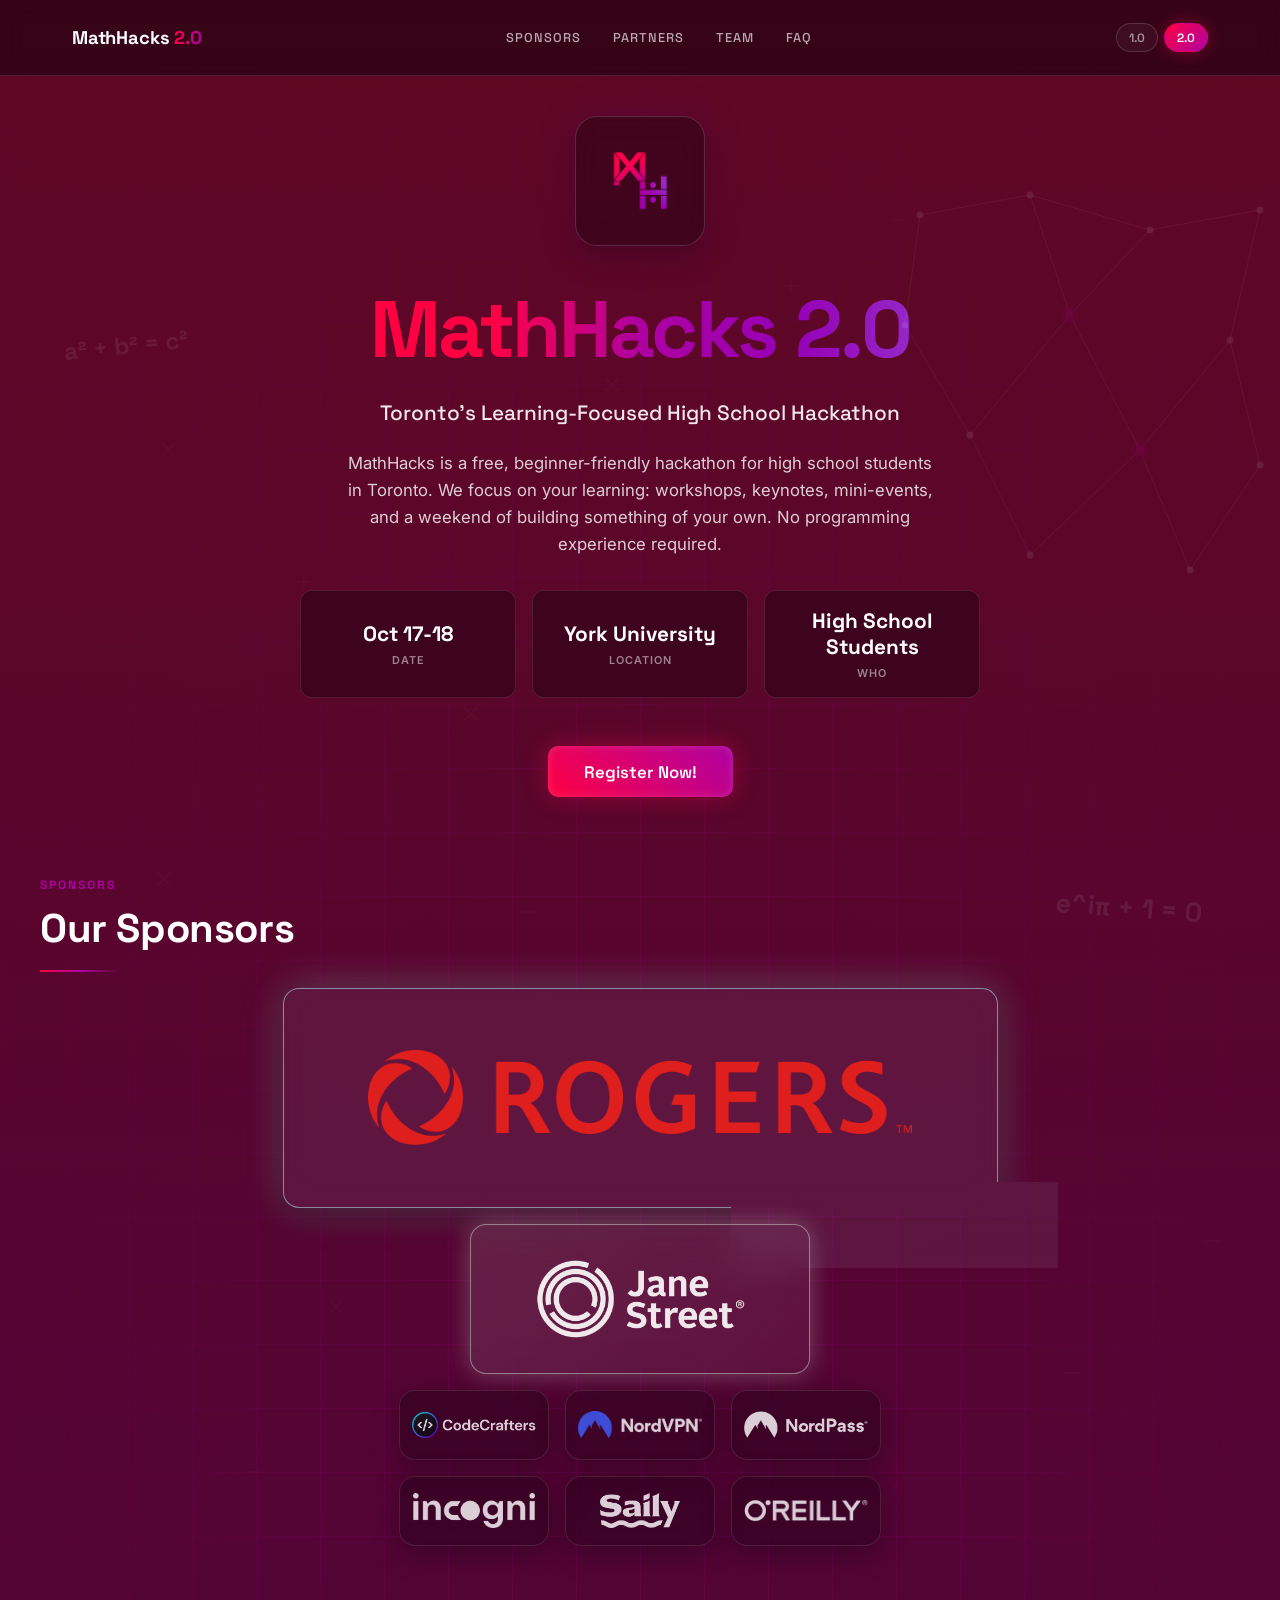
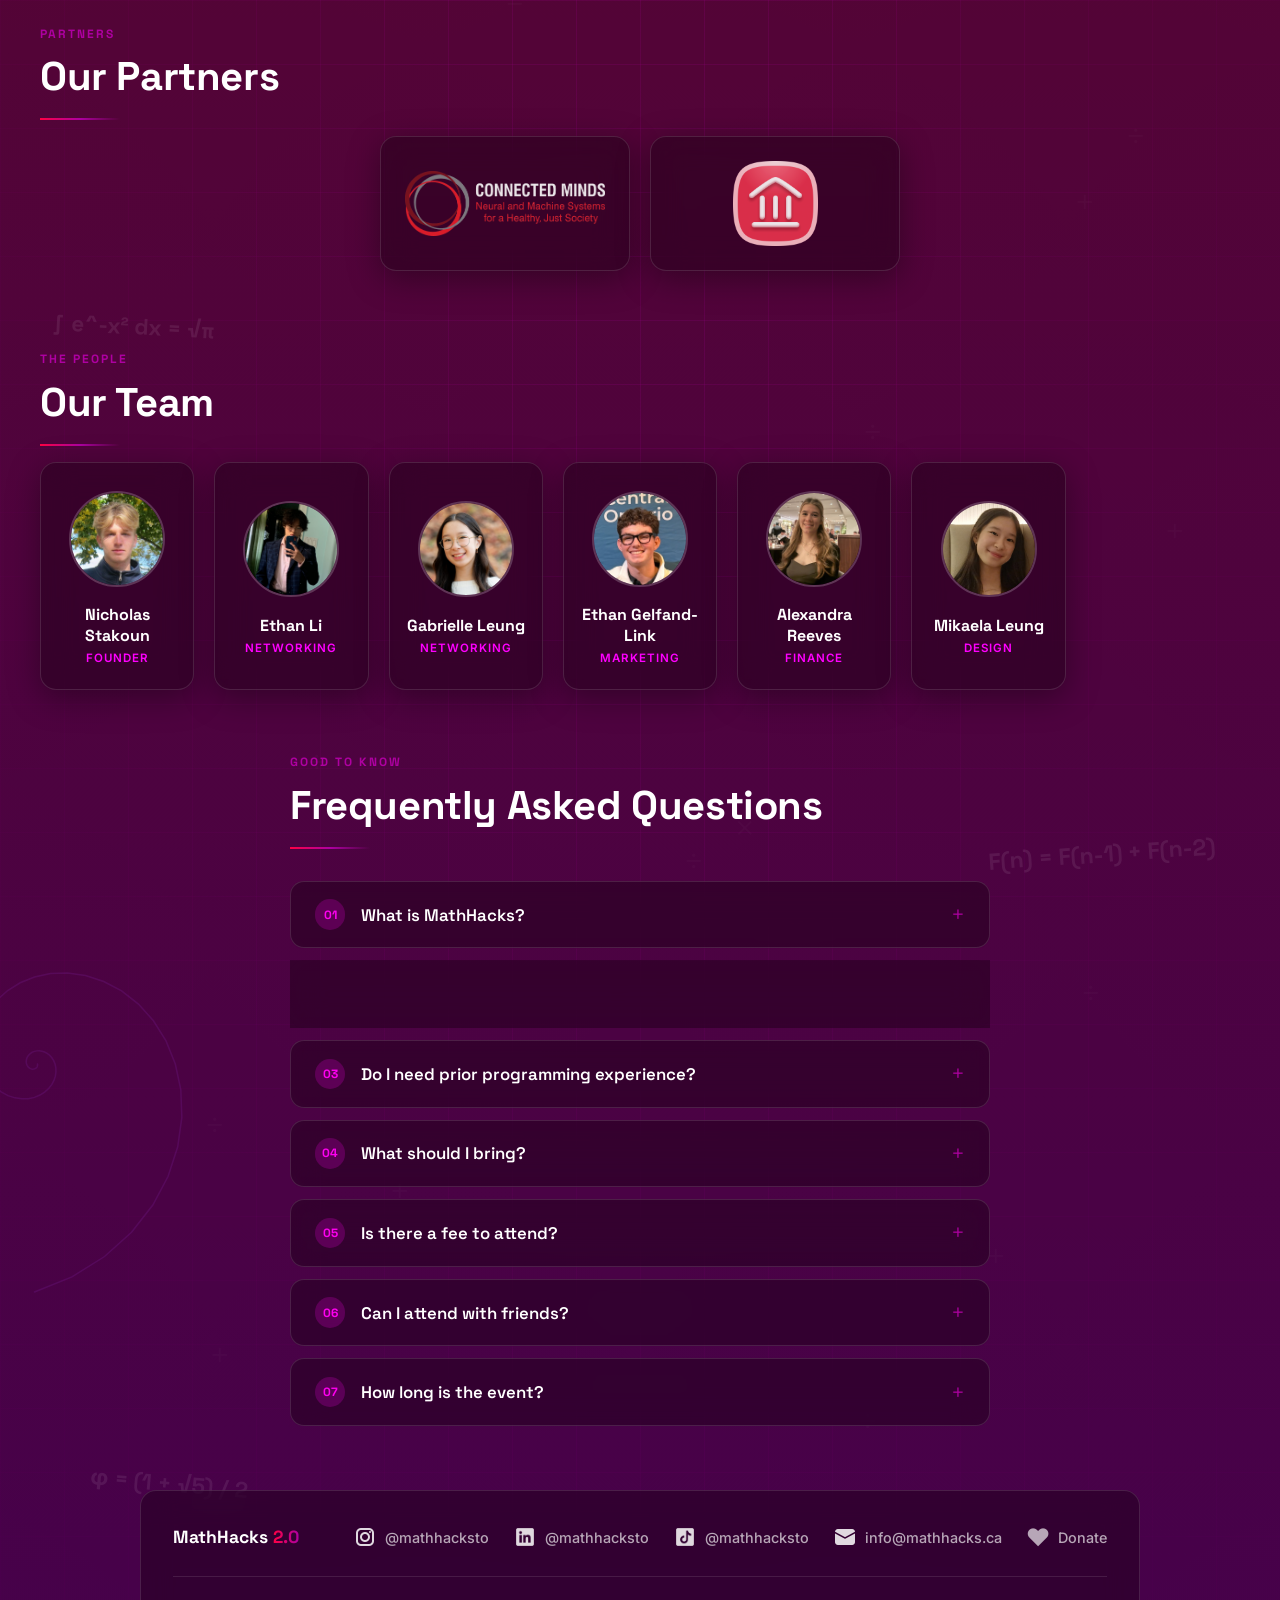
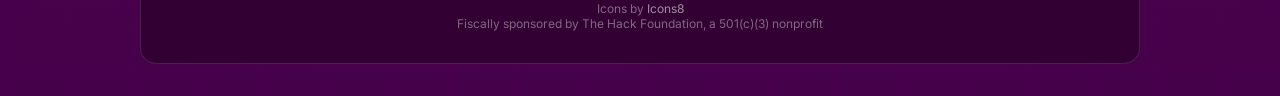
==== index.html @ 44395b48 "Added sponsor" ====
<!DOCTYPE html>
<html lang="en">
<head>
    <meta charset="UTF-8">
    <meta name="viewport" content="width=device-width, initial-scale=1.0">

    <!-- Primary Meta Tags -->
    <title>MathHacks 2.0 | Toronto High School Hackathon, Oct 17–18</title>
    <meta name="title" content="MathHacks 2.0 | Toronto High School Hackathon, Oct 17–18">
    <meta name="description" content="A free high school hackathon on Oct 17–18, 2026 at York University in Toronto. No coding experience needed — workshops, keynotes, and a weekend of building.">
    <meta name="keywords" content="mathhacks, mathhacks 2.0, hackathon, Toronto hackathon 2026, high school hackathon, York University, October 2026, programming, coding, computer science, math, student event, learn to code, free workshop">
    <meta name="author" content="MathHacks">

    <!-- Open Graph / Facebook -->
    <meta property="og:type" content="website">
    <meta property="og:url" content="https://mathhacks.ca/">
    <meta property="og:title" content="MathHacks 2.0 | Toronto High School Hackathon, Oct 17–18">
    <meta property="og:description" content="A free high school hackathon on Oct 17–18, 2026 at York University in Toronto. No coding experience needed — workshops, keynotes, and a weekend of building.">
    <meta property="og:image" content="https://mathhacks.ca/assets/logo/Logo%20(Plain).png">

    <!-- Twitter -->
    <meta property="twitter:card" content="summary_large_image">
    <meta property="twitter:url" content="https://mathhacks.ca/">
    <meta property="twitter:title" content="MathHacks 2.0 | Toronto High School Hackathon, Oct 17–18">
    <meta property="twitter:description" content="A free high school hackathon on Oct 17–18, 2026 at York University in Toronto. No coding experience needed — workshops, keynotes, and a weekend of building.">
    <meta property="twitter:image" content="https://mathhacks.ca/assets/logo/Logo%20(Plain).png">

    <!-- Favicon -->
    <link rel="icon" type="image/png" href="assets/logo/Logo%20Cropped.png">
    <link rel="apple-touch-icon" href="assets/logo/Logo%20Cropped.png">

    <!-- Canonical URL -->
    <link rel="canonical" href="https://mathhacks.ca/">

    <!-- Theme Color for Mobile Browsers -->
    <meta name="theme-color" content="#600723">

    <!-- Fonts -->
    <link href="https://fonts.googleapis.com/css2?family=Inter:wght@400;600;700&family=Space+Grotesk:wght@500;700&display=swap" rel="stylesheet">

    <!-- Stylesheet -->
    <link rel="stylesheet" href="styles-v2.css">

    <!-- Schema.org structured data -->
    <script type="application/ld+json">
    {
      "@context": "https://schema.org",
      "@type": "Event",
      "name": "MathHacks 2.0",
      "description": "MathHacks 2.0 is a free, beginner-friendly hackathon for high school students, running October 17–18, 2026 at York University in Toronto, Ontario. No coding experience needed — join workshops, keynotes, and a weekend of building with other students.",
      "url": "https://mathhacks.ca/",
      "startDate": "2026-10-17T08:00:00-04:00",
      "endDate": "2026-10-18T20:00:00-04:00",
      "eventStatus": "https://schema.org/EventScheduled",
      "eventAttendanceMode": "https://schema.org/OfflineEventAttendanceMode",
      "location": {
        "@type": "Place",
        "name": "Bergeron Centre for Engineering Excellence, Lassonde School of Engineering, York University",
        "address": {
          "@type": "PostalAddress",
          "streetAddress": "204 Bergeron Centre",
          "addressLocality": "North York",
          "addressRegion": "ON",
          "postalCode": "M3N 3A7",
          "addressCountry": "CA"
        }
      },
      "image": "https://mathhacks.ca/assets/logo/Logo%20(Plain).png",
      "organizer": {
        "@type": "Organization",
        "name": "MathHacks",
        "url": "https://mathhacks.ca",
        "email": "info@mathhacks.ca",
        "sameAs": [
          "https://www.instagram.com/mathhacksto",
          "https://www.linkedin.com/company/mathhacksto"
        ]
      },
      "isAccessibleForFree": true,
      "offers": {
        "@type": "Offer",
        "price": "0",
        "priceCurrency": "CAD",
        "availability": "https://schema.org/InStock",
        "url": "https://docs.google.com/forms/d/e/1FAIpQLSfFniTU-WaIQq7ldDA6q1zqVRHHX82vbjeQ5FOgetaW963qIQ/viewform?usp=dialog",
        "validFrom": "2026-09-13"
      },
      "audience": {
        "@type": "EducationalAudience",
        "educationalRole": "High School Student"
      }
    }
    </script>

    <!-- FAQ structured data -->
    <script type="application/ld+json">
{
  "@context": "https://schema.org",
  "@type": "FAQPage",
  "mainEntity": [
    {
      "@type": "Question",
      "name": "What is MathHacks?",
      "acceptedAnswer": {
        "@type": "Answer",
        "text": "MathHacks is a learning-focused hackathon designed for students interested in computer science. We'll be hosting an in-person event with exciting workshops, keynotes, mini-events, and much more!"
      }
    },
    {
      "@type": "Question",
      "name": "When and where is MathHacks 2.0?",
      "acceptedAnswer": {
        "@type": "Answer",
        "text": "MathHacks 2.0 runs October 17–18, 2026 at room 204 of the Bergeron Centre, Lassonde School of Engineering, York University (North York, Toronto) — 8:00 AM Saturday through 8:00 PM Sunday."
      }
    },
    {
      "@type": "Question",
      "name": "Do I need prior programming experience?",
      "acceptedAnswer": {
        "@type": "Answer",
        "text": "No, you do not need any knowledge about programming to participate! MathHacks is designed to be beginner-friendly. You only need to be ready to learn!"
      }
    },
    {
      "@type": "Question",
      "name": "What should I bring?",
      "acceptedAnswer": {
        "@type": "Answer",
        "text": "Bring your laptop, charger, and readiness to learn! We'll provide all food and drink for the entire event."
      }
    },
    {
      "@type": "Question",
      "name": "Is there a fee to attend?",
      "acceptedAnswer": {
        "@type": "Answer",
        "text": "We're happy to say MathHacks is completely free! As long as you're a high school student, you're invited to come learn to code with us."
      }
    },
    {
      "@type": "Question",
      "name": "Can I attend with friends?",
      "acceptedAnswer": {
        "@type": "Answer",
        "text": "Absolutely! We encourage you to bring your friends. You can work together and learn as a team (Max. 4 people). It's a great way to make the event even more fun as well as educational!"
      }
    },
    {
      "@type": "Question",
      "name": "How long is the event?",
      "acceptedAnswer": {
        "@type": "Answer",
        "text": "MathHacks runs the full weekend — 8:00 AM Saturday through 8:00 PM Sunday. Staying overnight is optional."
      }
    }
  ]
}
    </script>
</head>
<body>
    <nav class="site-nav">
        <div class="site-nav-inner">
            <a href="#top" class="site-logo">MathHacks<span>2.0</span></a>
            <div class="site-nav-links">
                <a href="#sponsors">Sponsors</a>
                <a href="#partners">Partners</a>
                <a href="#team">Team</a>
                <a href="#faq">FAQ</a>
            </div>
            <div class="site-nav-versions">
                <a href="v1/" class="version-pill">1.0</a>
                <a href="#top" class="version-pill active">2.0</a>
            </div>
        </div>
    </nav>

    <div class="cyber-grid"></div>

    <div class="bg-symbols">
        <div class="symbol">+</div>
        <div class="symbol">×</div>
        <div class="symbol">÷</div>
        <div class="symbol">−</div>
        <div class="symbol">+</div>
        <div class="symbol">×</div>
        <div class="symbol">÷</div>
        <div class="symbol">−</div>
        <div class="symbol">+</div>
        <div class="symbol">×</div>
        <div class="symbol">÷</div>
        <div class="symbol">−</div>
        <div class="symbol">+</div>
        <div class="symbol">×</div>
        <div class="symbol">÷</div>
        <div class="symbol">−</div>
        <div class="symbol">+</div>
        <div class="symbol">×</div>
        <div class="symbol">÷</div>
        <div class="symbol">−</div>
        <div class="symbol">+</div>
        <div class="symbol">×</div>
        <div class="symbol">÷</div>
        <div class="symbol">−</div>
        <div class="symbol">+</div>
        <div class="symbol">×</div>
        <div class="symbol">÷</div>
        <div class="symbol">−</div>
        <div class="symbol">+</div>
        <div class="symbol">×</div>
        <div class="symbol">÷</div>
        <div class="symbol">−</div>
    </div>

    <div class="container" id="top">
        <div class="math-decor md-1">a² + b² = c²</div>
        <div class="math-decor md-2">e^iπ + 1 = 0</div>
        <div class="math-decor md-3">∫ e^-x² dx = √π</div>
        <div class="math-decor md-4">F(n) = F(n-1) + F(n-2)</div>
        <div class="math-decor md-5">φ = (1 + √5) / 2</div>

        <svg class="bg-graph" viewBox="0 0 460 500" xmlns="http://www.w3.org/2000/svg" aria-hidden="true">
            <line class="edge" x1="60" y1="50" x2="170" y2="30"/>
            <line class="edge" x1="170" y1="30" x2="290" y2="65"/>
            <line class="edge" x1="290" y1="65" x2="400" y2="45"/>
            <line class="edge" x1="60" y1="50" x2="45" y2="160"/>
            <line class="edge" x1="170" y1="30" x2="210" y2="150"/>
            <line class="edge" x1="290" y1="65" x2="210" y2="150"/>
            <line class="edge" x1="400" y1="45" x2="370" y2="175"/>
            <line class="edge" x1="45" y1="160" x2="110" y2="270"/>
            <line class="edge" x1="210" y1="150" x2="110" y2="270"/>
            <line class="edge" x1="210" y1="150" x2="280" y2="285"/>
            <line class="edge" x1="370" y1="175" x2="280" y2="285"/>
            <line class="edge" x1="370" y1="175" x2="400" y2="300"/>
            <line class="edge" x1="110" y1="270" x2="170" y2="390"/>
            <line class="edge" x1="280" y1="285" x2="170" y2="390"/>
            <line class="edge" x1="280" y1="285" x2="330" y2="405"/>
            <line class="edge" x1="400" y1="300" x2="330" y2="405"/>

            <circle class="node" cx="60" cy="50" r="3.5"/>
            <circle class="node" cx="170" cy="30" r="3.5"/>
            <circle class="node" cx="290" cy="65" r="3.5"/>
            <circle class="node" cx="400" cy="45" r="3.5"/>
            <circle class="node" cx="45" cy="160" r="3.5"/>
            <circle class="node-glow" cx="210" cy="150" r="9"/>
            <circle class="node-key" cx="210" cy="150" r="4"/>
            <circle class="node" cx="370" cy="175" r="3.5"/>
            <circle class="node" cx="110" cy="270" r="3.5"/>
            <circle class="node-glow" cx="280" cy="285" r="9"/>
            <circle class="node-key" cx="280" cy="285" r="4"/>
            <circle class="node" cx="400" cy="300" r="3.5"/>
            <circle class="node" cx="170" cy="390" r="3.5"/>
            <circle class="node" cx="330" cy="405" r="3.5"/>
        </svg>

        <svg class="bg-spiral" viewBox="0 0 219.7 335.1" xmlns="http://www.w3.org/2000/svg" aria-hidden="true">
            <path d="M 67.3,99.1 L 67.4,99.6 L 67.4,100.2 L 67.3,100.8 L 67.1,101.5 L 66.8,102.1 L 66.4,102.7 L 65.8,103.2 L 65.1,103.6 L 64.3,103.9 L 63.4,104.1 L 62.4,104.2 L 61.4,104.0 L 60.4,103.7 L 59.4,103.2 L 58.5,102.4 L 57.7,101.5 L 57.0,100.4 L 56.4,99.1 L 56.1,97.6 L 56.1,96.1 L 56.3,94.5 L 56.8,92.8 L 57.7,91.2 L 58.9,89.7 L 60.4,88.4 L 62.2,87.2 L 64.3,86.4 L 66.6,85.9 L 69.1,85.8 L 71.8,86.2 L 74.4,87.0 L 77.0,88.4 L 79.5,90.3 L 81.7,92.8 L 83.5,95.7 L 84.9,99.1 L 85.7,102.9 L 85.8,106.9 L 85.2,111.2 L 83.8,115.5 L 81.6,119.7 L 78.5,123.6 L 74.5,127.2 L 69.8,130.1 L 64.3,132.4 L 58.2,133.7 L 51.6,133.9 L 44.8,132.9 L 37.8,130.7 L 31.0,127.0 L 24.6,122.0 L 18.8,115.6 L 14.0,107.9 L 10.5,99.1 L 8.4,89.2 L 8.0,78.6 L 9.6,67.5 L 13.2,56.2 L 19.1,45.2 L 27.2,34.8 L 37.5,25.5 L 50.0,17.8 L 64.3,12.0 L 80.3,8.6 L 97.4,8.0 L 115.4,10.5 L 133.6,16.5 L 151.5,25.9 L 168.3,39.1 L 183.3,55.8 L 195.9,75.9 L 205.2,99.1 L 210.7,124.9 L 211.7,152.7 L 207.6,181.8 L 198.0,211.3 L 182.7,240.1 L 161.4,267.3 L 134.4,291.6 L 101.8,312.0 L 64.3,327.1"/>
        </svg>

        <main class="content">
            <header class="logo-container">
                <div class="logo">
                    <img src="assets/logo/Logo (Plain).png" alt="MathHacks" class="brand-logo" width="212" height="212">
                </div>
                <h1 class="title">MathHacks 2.0</h1>
                <p class="subtitle">Toronto's Learning-Focused High School Hackathon</p>
                <p class="description">
                    MathHacks is a free, beginner-friendly hackathon for high school students in Toronto. We focus on your learning: workshops, keynotes, mini-events, and a weekend of building something of your own. No programming experience required.
                </p>
            </header>

            <div class="hero-stats">
                <div class="hero-stat">
                    <span class="hero-stat-value">Oct 17-18</span>
                    <span class="hero-stat-label">Date</span>
                </div>
                <div class="hero-stat">
                    <span class="hero-stat-value">York University</span>
                    <span class="hero-stat-label">Location</span>
                </div>
                <div class="hero-stat">
                    <span class="hero-stat-value">High School Students</span>
                    <span class="hero-stat-label">Who</span>
                </div>
            </div>

            <a href="https://docs.google.com/forms/d/e/1FAIpQLSfFniTU-WaIQq7ldDA6q1zqVRHHX82vbjeQ5FOgetaW963qIQ/viewform?usp=dialog" class="cta-button" target="_blank" rel="noopener">
                Register Now!
            </a>

            <div class="sponsors-section" id="sponsors">
                <h2 class="sponsors-title">Our Sponsors</h2>
                <div class="sponsors-container">
                    <a href="https://www.rogers.com" class="sponsor-card sponsor-card-platinum" style="overflow: visible;" target="_blank" rel="sponsored noopener">
                        <div class="sponsor-logo-placeholder" style="overflow: visible;">
                            <img src="assets/sponsors/Rogers_logo.png" alt="Rogers" style="max-height: 180px !important; width: auto;">
                        </div>
                    </a>
                    <a href="https://www.janestreet.com" class="sponsor-card sponsor-card-silver" style="grid-column: 1 / -1; max-width: 340px; width: 100%; height: 150px; margin: 0 auto; overflow: visible; border: 1px solid rgba(192, 192, 192, 0.6); box-shadow: 0 0 25px rgba(192, 192, 192, 0.35); background: linear-gradient(135deg, rgba(192, 192, 192, 0.15) 0%, rgba(255, 255, 255, 0.05) 100%);" target="_blank" rel="sponsored noopener">
                        <div class="sponsor-logo-placeholder" style="overflow: visible;">
                            <img src="assets/sponsors/Jane_Street_white.png" alt="Jane Street" style="max-height: 90px;">
                        </div>
                    </a>
                    <div class="sponsors-small-container">
                        <a href="https://codecrafters.io" class="sponsor-card sponsor-card-small" style="opacity: 0.9;" target="_blank" rel="sponsored noopener">
                            <div class="sponsor-logo-placeholder">
                                <img src="assets/sponsors/CodeCrafters.io full logo (White text).png" alt="CodeCrafters">
                            </div>
                        </a>
                        <a href="https://nordvpn.com/hackathons" class="sponsor-card sponsor-card-small" style="opacity: 0.9;" target="_blank" rel="sponsored noopener">
                            <div class="sponsor-logo-placeholder">
                                <img src="assets/sponsors/NordVPN_Logo_RGB_Primary_Blue_White (1).png" alt="NordVPN">
                            </div>
                        </a>
                        <a href="https://nordpass.com" class="sponsor-card sponsor-card-small" style="opacity: 0.9;" target="_blank" rel="sponsored noopener">
                            <div class="sponsor-logo-placeholder">
                                <img src="assets/sponsors/NordPass-white-horizontal (2).png" alt="NordPass">
                            </div>
                        </a>
                        <a href="https://incogni.com" class="sponsor-card sponsor-card-small" style="opacity: 0.9;" target="_blank" rel="sponsored noopener">
                            <div class="sponsor-logo-placeholder">
                                <img src="assets/sponsors/Incogni_logo_white_better_quality.png" alt="Incogni">
                            </div>
                        </a>
                        <a href="https://saily.com" class="sponsor-card sponsor-card-small" style="opacity: 0.9;" target="_blank" rel="sponsored noopener">
                            <div class="sponsor-logo-placeholder">
                                <img src="assets/sponsors/saily-logo-white (3).png" alt="Saily">
                            </div>
                        </a>
                        <a href="https://www.oreilly.com" class="sponsor-card sponsor-card-small" style="opacity: 0.9;" target="_blank" rel="sponsored noopener">
                            <div class="sponsor-logo-placeholder">
                                <img src="assets/sponsors/OReilly_logo_white_rgb.png" alt="O'Reilly">
                            </div>
                        </a>
                    </div>
                </div>
            </div>

            <div class="partners-section" id="partners">
                <h2 class="partners-title">Our Partners</h2>
                <div class="partners-container">
                    <a href="https://www.yorku.ca/research/connected-minds/" class="partner-card" target="_blank" rel="noopener">
                        <div class="partner-logo-placeholder">
                            <img src="assets/sponsors/Connected_Minds_white.png" alt="Connected Minds">
                        </div>
                    </a>
                    <a href="https://hackclub.com/bank/" class="partner-card" target="_blank" rel="noopener">
                        <div class="partner-logo-placeholder">
                            <img src="assets/sponsors/hcb-light.png" alt="Hack Club Bank">
                        </div>
                    </a>
                </div>
            </div>

            <div class="team-section" id="team">
                <h2 class="team-title">Our Team</h2>
                <div class="team-container">
                    <div class="team-card">
                        <img src="assets/team/Nick.png" alt="Nicholas Stakoun" class="team-photo">
                        <div class="team-name">Nicholas Stakoun</div>
                        <div class="team-role">Founder</div>
                    </div>
                    <div class="team-card">
                        <img src="assets/team/Ethan L.png" alt="Ethan Li" class="team-photo">
                        <div class="team-name">Ethan Li</div>
                        <div class="team-role">Networking</div>
                    </div>
                    <div class="team-card">
                        <img src="assets/team/Gabby.png" alt="Gabrielle Leung" class="team-photo">
                        <div class="team-name">Gabrielle Leung</div>
                        <div class="team-role">Networking</div>
                    </div>
                    <div class="team-card">
                        <img src="assets/team/Ethan G.png" alt="Ethan Gelfand-Link" class="team-photo">
                        <div class="team-name">Ethan Gelfand-Link</div>
                        <div class="team-role">Marketing</div>
                    </div>
                    <div class="team-card">
                        <img src="assets/team/Alex.jpg" alt="Alexandra Reeves" class="team-photo">
                        <div class="team-name">Alexandra Reeves</div>
                        <div class="team-role">Finance</div>
                    </div>
                    <div class="team-card">
                        <img src="assets/team/Mikaela.png" alt="Mikaela Leung" class="team-photo">
                        <div class="team-name">Mikaela Leung</div>
                        <div class="team-role">Design</div>
                    </div>
                </div>
            </div>

            <div class="faq-section" id="faq">
                <h2 class="faq-title">Frequently Asked Questions</h2>
                <div class="faq-container">
                    <div class="faq-item">
                        <button class="faq-question">
                            What is MathHacks?
                            <span class="faq-icon">+</span>
                        </button>
                        <div class="faq-answer">
                            <p>MathHacks is a learning-focused hackathon designed for students interested in computer science. We'll be hosting an in-person event with exciting workshops, keynotes, mini-events, and much more!</p>
                        </div>
                    </div>

                    <div class="faq-item">
                        <button class="faq-question">
                            When and where is MathHacks 2.0?
                            <span class="faq-icon">+</span>
                        </button>
                        <div class="faq-answer">
                            <p>MathHacks 2.0 runs October 17–18, 2026 at room 204 of the Bergeron Centre, Lassonde School of Engineering, York University (North York, Toronto) — 8:00 AM Saturday through 8:00 PM Sunday.</p>
                        </div>
                    </div>

                    <div class="faq-item">
                        <button class="faq-question">
                            Do I need prior programming experience?
                            <span class="faq-icon">+</span>
                        </button>
                        <div class="faq-answer">
                            <p>No, you do not need any knowledge about programming to participate! MathHacks is designed to be beginner-friendly. You only need to be ready to learn!</p>
                        </div>
                    </div>

                    <div class="faq-item">
                        <button class="faq-question">
                            What should I bring?
                            <span class="faq-icon">+</span>
                        </button>
                        <div class="faq-answer">
                            <p>Bring your laptop, charger, and readiness to learn! We'll provide all food and drink for the entire event.</p>
                        </div>
                    </div>

                    <div class="faq-item">
                        <button class="faq-question">
                            Is there a fee to attend?
                            <span class="faq-icon">+</span>
                        </button>
                        <div class="faq-answer">
                            <p>We're happy to say MathHacks is completely free! As long as you're a high school student, you're invited to come learn to code with us.</p>
                        </div>
                    </div>

                    <div class="faq-item">
                        <button class="faq-question">
                            Can I attend with friends?
                            <span class="faq-icon">+</span>
                        </button>
                        <div class="faq-answer">
                            <p>Absolutely! We encourage you to bring your friends. You can work together and learn as a team (Max. 4 people). It's a great way to make the event even more fun as well as educational!</p>
                        </div>
                    </div>

                    <div class="faq-item">
                        <button class="faq-question">
                            How long is the event?
                            <span class="faq-icon">+</span>
                        </button>
                        <div class="faq-answer">
                            <p>MathHacks runs the full weekend — 8:00 AM Saturday through 8:00 PM Sunday. Staying overnight is optional.</p>
                        </div>
                    </div>
                </div>
            </div>

            <footer class="site-footer">
                <div class="footer-top">
                    <div class="footer-brand">MathHacks<span>2.0</span></div>
                    <div class="social-links">
                        <a href="https://www.instagram.com/mathhacksto" class="social-link" target="_blank" rel="noopener">
                            <img src="assets/icons8-instagram-48.png" alt="Instagram" class="social-icon" width="24" height="24"> @mathhacksto
                        </a>
                        <a href="https://www.linkedin.com/company/mathhacksto" class="social-link" target="_blank" rel="noopener">
                            <img src="assets/icons8-linkedin-60.png" alt="LinkedIn" class="social-icon" width="24" height="24"> @mathhacksto
                        </a>
                        <a href="https://www.tiktok.com/@mathhacksto" class="social-link" target="_blank" rel="noopener">
                            <img src="assets/icons8-tiktok-60.png" alt="TikTok" class="social-icon" width="24" height="24"> @mathhacksto
                        </a>
                        <a href="mailto:info@mathhacks.ca" class="social-link">
                            <img src="assets/icons8-email-48.png" alt="Email" class="social-icon" width="24" height="24"> info@mathhacks.ca
                        </a>
                        <a href="https://hcb.hackclub.com/donations/start/mathhacks-hackathon" class="social-link" target="_blank" rel="noopener">
                            <span style="font-size: 24px; display: inline-block; width: 24px; text-align: center;">♥</span> Donate
                        </a>
                    </div>
                </div>
                <p class="icons-attribution">Icons by <a href="https://icons8.com" target="_blank" rel="noopener">Icons8</a> <br>Fiscally sponsored by The Hack Foundation, a 501(c)(3) nonprofit</p>
            </footer>
        </main>

    </div>

    <script>
        // FAQ Accordion functionality
        document.addEventListener('DOMContentLoaded', function() {
            const faqItems = document.querySelectorAll('.faq-item');

            faqItems.forEach(item => {
                const question = item.querySelector('.faq-question');

                question.addEventListener('click', () => {
                    // Close other items
                    faqItems.forEach(otherItem => {
                        if (otherItem !== item && otherItem.classList.contains('active')) {
                            otherItem.classList.remove('active');
                        }
                    });

                    // Toggle current item
                    item.classList.toggle('active');
                });
            });
        });
    </script>
</body>
</html>
---- styles-v2.css ----
:root {
    --bg-top: #46014b;
    --bg-bottom: #600723;
    --accent-red: #ff0043;
    --accent-magenta: #ae00a1;
    --accent-purple: #9600b6;
    --accent-violet: #9430cb;
    --grid-line: rgba(174, 0, 161, 0.15);
    --font-display: 'Space Grotesk', 'Inter', -apple-system, sans-serif;
    --card-bg: rgba(20, 0, 16, 0.4);
    --card-bg-hover: rgba(35, 0, 28, 0.55);
    --card-border: rgba(255, 255, 255, 0.12);
    --card-radius: 16px;
    --card-shadow: 0 8px 32px rgba(0, 0, 0, 0.35);
    --nav-height: 76px;
}

* {
    margin: 0;
    padding: 0;
    box-sizing: border-box;
}

html {
    scroll-behavior: smooth;
    scroll-padding-top: var(--nav-height);
}

body {
    font-family: 'Inter', -apple-system, BlinkMacSystemFont, 'Segoe UI', sans-serif;
    background: linear-gradient(0deg, var(--bg-top) 0%, var(--bg-bottom) 100%);
    min-height: 100vh;
    position: relative;
    overflow-x: hidden;
}

/* Mathematical symbols background */
.bg-symbols {
    position: absolute;
    top: 0;
    left: 0;
    width: 100%;
    height: 100%;
    opacity: 0.08;
    overflow: hidden;
    z-index: 0;
}

/* Cyber grid overlay */
.cyber-grid {
    position: absolute;
    top: 0;
    left: 0;
    width: 100%;
    height: 100%;
    background-image:
        linear-gradient(var(--grid-line) 1px, transparent 1px),
        linear-gradient(90deg, var(--grid-line) 1px, transparent 1px);
    background-size: 64px 64px;
    opacity: 1;
    z-index: 0;
    mask: radial-gradient(ellipse at center, white 0%, white 15%, rgba(255,255,255,0.8) 28%, rgba(255,255,255,0.6) 38%, rgba(255,255,255,0.4) 55%, rgba(255,255,255,0.25) 75%, rgba(255,255,255,0.15) 100%);
    -webkit-mask: radial-gradient(ellipse at center, white 0%, white 15%, rgba(255,255,255,0.8) 28%, rgba(255,255,255,0.6) 38%, rgba(255,255,255,0.4) 55%, rgba(255,255,255,0.25) 75%, rgba(255,255,255,0.15) 100%);
}

.symbol {
    position: absolute;
    color: rgba(255, 255, 255, 0.25);
    font-size: 2rem;
    font-weight: 300;
    animation: float 6s ease-in-out infinite;
    user-select: none;
    pointer-events: none;
}

.symbol:nth-child(1) { top: 17%; left: 23%; animation-delay: 0s; }
.symbol:nth-child(2) { top: 73%; right: 41%; animation-delay: -0.8s; }
.symbol:nth-child(3) { top: 91%; left: 67%; animation-delay: -1.6s; }
.symbol:nth-child(4) { top: 6%; right: 29%; animation-delay: -2.4s; }
.symbol:nth-child(5) { top: 54%; left: 84%; animation-delay: -3.2s; }
.symbol:nth-child(6) { top: 39%; right: 73%; animation-delay: -4.0s; }
.symbol:nth-child(7) { top: 82%; left: 16%; animation-delay: -0.4s; }
.symbol:nth-child(8) { top: 27%; right: 58%; animation-delay: -1.2s; }
.symbol:nth-child(9) { top: 64%; left: 91%; animation-delay: -2.0s; }
.symbol:nth-child(10) { top: 11%; left: 47%; animation-delay: -2.8s; }
.symbol:nth-child(11) { top: 78%; right: 14%; animation-delay: -3.6s; }
.symbol:nth-child(12) { top: 33%; left: 76%; animation-delay: -0.6s; }
.symbol:nth-child(13) { top: 89%; right: 82%; animation-delay: -1.4s; }
.symbol:nth-child(14) { top: 21%; left: 36%; animation-delay: -2.2s; }
.symbol:nth-child(15) { top: 67%; right: 93%; animation-delay: -3.0s; }
.symbol:nth-child(16) { top: 44%; left: 19%; animation-delay: -3.8s; }
.symbol:nth-child(17) { top: 8%; left: 61%; animation-delay: -0.2s; }
.symbol:nth-child(18) { top: 76%; right: 37%; animation-delay: -1.0s; }
.symbol:nth-child(19) { top: 52%; left: 88%; animation-delay: -1.8s; }
.symbol:nth-child(20) { top: 29%; right: 71%; animation-delay: -2.6s; }
.symbol:nth-child(21) { top: 95%; left: 42%; animation-delay: -3.4s; }
.symbol:nth-child(22) { top: 13%; right: 86%; animation-delay: -4.2s; }
.symbol:nth-child(23) { top: 71%; left: 24%; animation-delay: -0.6s; }
.symbol:nth-child(24) { top: 48%; right: 59%; animation-delay: -1.4s; }
.symbol:nth-child(25) { top: 86%; left: 77%; animation-delay: -2.2s; }
.symbol:nth-child(26) { top: 19%; left: 53%; animation-delay: -3.0s; }
.symbol:nth-child(27) { top: 61%; right: 31%; animation-delay: -3.8s; }
.symbol:nth-child(28) { top: 37%; left: 94%; animation-delay: -0.8s; }
.symbol:nth-child(29) { top: 84%; right: 68%; animation-delay: -1.6s; }
.symbol:nth-child(30) { top: 26%; left: 12%; animation-delay: -2.4s; }
.symbol:nth-child(31) { top: 74%; right: 45%; animation-delay: -3.2s; }
.symbol:nth-child(32) { top: 41%; left: 83%; animation-delay: -4.0s; }

@keyframes float {
    0%, 100% { transform: translateY(0px) translateX(0px) rotate(0deg); }
    25% { transform: translateY(-15px) translateX(10px) rotate(5deg); }
    50% { transform: translateY(-20px) translateX(0px) rotate(0deg); }
    75% { transform: translateY(-10px) translateX(-10px) rotate(-5deg); }
}

/* Faint real formulas, editorial decor — scattered like margin notes */
.math-decor {
    position: absolute;
    z-index: 0;
    opacity: 0.08;
    font-family: var(--font-display);
    font-weight: 700;
    color: #fff;
    white-space: nowrap;
    pointer-events: none;
    user-select: none;
}

.math-decor.md-1 { top: 10%;  left: 5%;   font-size: 1.5rem; transform: rotate(-6deg); }
.math-decor.md-2 { top: 27%;  right: 6%;  font-size: 1.7rem; transform: rotate(4deg); }
.math-decor.md-3 { top: 58%;  left: 4%;   font-size: 1.4rem; transform: rotate(3deg); }
.math-decor.md-4 { top: 74%;  right: 5%;  font-size: 1.45rem; transform: rotate(-4deg); }
.math-decor.md-5 { bottom: 6%; left: 7%;  font-size: 1.4rem; transform: rotate(5deg); }

@media (max-width: 900px) {
    .math-decor.md-4, .math-decor.md-5 { display: none; }
}

/* Node constellation — a graph-theory flourish behind the hero */
.bg-graph {
    position: absolute;
    top: 5%;
    right: -40px;
    width: 460px;
    height: 500px;
    z-index: 0;
    opacity: 0.16;
    filter: drop-shadow(0 0 18px rgba(174, 0, 161, 0.25));
    pointer-events: none;
}

.bg-graph .edge {
    stroke: #fff;
    stroke-width: 1;
    opacity: 0.35;
}

.bg-graph .node {
    fill: #fff;
    opacity: 0.55;
}

.bg-graph .node-glow {
    fill: var(--accent-magenta);
    opacity: 0.35;
}

.bg-graph .node-key {
    fill: var(--accent-magenta);
}

/* Golden spiral — a quiet nod to the math behind the logo */
.bg-spiral {
    position: absolute;
    bottom: 12%;
    left: -30px;
    width: 220px;
    height: 335px;
    z-index: 0;
    opacity: 0.16;
    filter: drop-shadow(0 0 14px rgba(148, 48, 203, 0.25));
    pointer-events: none;
}

.bg-spiral path {
    fill: none;
    stroke: var(--accent-violet);
    stroke-width: 1.5;
    stroke-linecap: round;
}

@media (max-width: 900px) {
    .bg-graph, .bg-spiral { display: none; }
}

/* Site nav */
.site-nav {
    position: fixed;
    top: 0;
    left: 0;
    right: 0;
    z-index: 200;
    height: var(--nav-height);
    background: rgba(20, 0, 16, 0.55);
    backdrop-filter: blur(16px);
    -webkit-backdrop-filter: blur(16px);
    border-bottom: 1px solid rgba(255, 255, 255, 0.1);
}

.site-nav-inner {
    max-width: 1200px;
    height: 100%;
    margin: 0 auto;
    padding: 0 2rem;
    display: flex;
    align-items: center;
    justify-content: space-between;
    gap: 1.5rem;
}

.site-logo {
    font-family: var(--font-display);
    font-size: 1.15rem;
    font-weight: 700;
    letter-spacing: -0.01em;
    text-decoration: none;
    color: #fff;
    flex-shrink: 0;
}

.site-logo span {
    background: linear-gradient(90deg, var(--accent-red), var(--accent-magenta));
    -webkit-background-clip: text;
    background-clip: text;
    -webkit-text-fill-color: transparent;
    margin-left: 0.3rem;
}

.site-nav-links {
    display: flex;
    align-items: center;
    gap: 2rem;
    margin: 0 auto;
}

.site-nav-links a {
    font-family: var(--font-display);
    font-size: 0.8rem;
    font-weight: 500;
    letter-spacing: 1px;
    text-transform: uppercase;
    text-decoration: none;
    color: rgba(255, 255, 255, 0.65);
    transition: color 0.2s ease;
}

.site-nav-links a:hover {
    color: #fff;
}

.site-nav-versions {
    display: flex;
    gap: 0.4rem;
    flex-shrink: 0;
}

.version-pill {
    display: inline-block;
    padding: 0.35rem 0.75rem;
    border-radius: 999px;
    font-family: var(--font-display);
    font-size: 0.75rem;
    font-weight: 600;
    text-decoration: none;
    color: rgba(255, 255, 255, 0.55);
    border: 1px solid rgba(255, 255, 255, 0.15);
    background: rgba(255, 255, 255, 0.04);
    transition: all 0.2s ease;
}

.version-pill:hover {
    color: #fff;
    border-color: rgba(255, 255, 255, 0.3);
}

.version-pill.active {
    color: #fff;
    background: linear-gradient(135deg, var(--accent-red), var(--accent-magenta));
    border-color: transparent;
    box-shadow: 0 0 16px rgba(255, 0, 67, 0.35);
}

@media (max-width: 768px) {
    .site-nav-links { display: none; }
}

.container {
    position: relative;
    z-index: 1;
    min-height: 100vh;
    display: flex;
    align-items: center;
    justify-content: center;
    padding: calc(var(--nav-height) + 2.5rem) 2rem 2rem;
}

.content {
    text-align: center;
    color: white;
    max-width: 1200px;
    width: 100%;
    min-width: 0;
}

/* Hero */
.logo-container {
    margin-bottom: 1.75rem;
    max-width: 600px;
    margin-left: auto;
    margin-right: auto;
}

.logo {
    width: 130px;
    height: 130px;
    margin: 0 auto 2rem;
    border-radius: 22px;
    display: flex;
    align-items: center;
    justify-content: center;
    background: var(--card-bg);
    backdrop-filter: blur(16px);
    -webkit-backdrop-filter: blur(16px);
    border: 1px solid rgba(255, 255, 255, 0.15);
    box-shadow: var(--card-shadow), 0 0 40px rgba(174, 0, 161, 0.2);
}

.logo img {
    width: 100%;
    height: 100%;
    object-fit: contain;
    padding: 18px;
}

.logo svg {
    width: 60px;
    height: 60px;
}

.title {
    font-family: var(--font-display);
    font-size: clamp(2.75rem, 7vw, 5rem);
    font-weight: 700;
    letter-spacing: -0.03em;
    margin-bottom: 1.25rem;
    background: linear-gradient(90deg, #ff0043 0%, #ff0043 25%, #ae00a1 50%, #9600b6 75%, #9430cb 100%);
    -webkit-background-clip: text;
    background-clip: text;
    -webkit-text-fill-color: transparent;
}

.subtitle {
    font-family: var(--font-display);
    font-size: 1.3rem;
    font-weight: 500;
    margin-bottom: 1.5rem;
    opacity: 0.9;
}

.description {
    font-size: 1.05rem;
    line-height: 1.6;
    max-width: 620px;
    margin: 0 auto 2rem;
    opacity: 0.8;
}

/* Hero fact tiles — visual stand-in for a countdown, using facts we actually know */
.hero-stats {
    display: flex;
    flex-wrap: wrap;
    justify-content: center;
    gap: 1rem;
    max-width: 680px;
    margin: 0 auto 3rem;
}

.hero-stat {
    display: flex;
    flex-direction: column;
    align-items: center;
    justify-content: center;
    gap: 0.35rem;
    padding: 1.1rem 0.5rem;
    border-radius: 12px;
    background: var(--card-bg);
    backdrop-filter: blur(16px);
    -webkit-backdrop-filter: blur(16px);
    border: 1px solid rgba(255, 255, 255, 0.1);
    flex: 1 1 160px;
    max-width: 220px;
}

.hero-stat-value {
    font-family: var(--font-display);
    font-size: 1.3rem;
    font-weight: 700;
    color: #fff;
}

.hero-stat-label {
    font-size: 0.68rem;
    font-weight: 600;
    letter-spacing: 1px;
    text-transform: uppercase;
    color: rgba(255, 255, 255, 0.5);
}

.cta-button {
    display: inline-block;
    background: linear-gradient(45deg, var(--accent-red), var(--accent-magenta));
    color: white;
    padding: 0.9rem 2.25rem;
    border-radius: 10px;
    text-decoration: none;
    font-family: var(--font-display);
    font-weight: 600;
    font-size: 1.05rem;
    transition: transform 0.2s ease, box-shadow 0.2s ease;
    box-shadow: 0 0 24px rgba(255, 0, 67, 0.35), inset 0 0 10px rgba(255, 255, 255, 0.15);
    border: none;
    cursor: pointer;
}

.cta-button:hover {
    transform: translateY(-2px);
    box-shadow: 0 0 34px rgba(255, 0, 67, 0.5), inset 0 0 12px rgba(255, 255, 255, 0.2);
}

/* Section header pattern — kicker + heading + gradient divider */
.schedule-section,
.prizes-section,
.sponsors-section,
.partners-section,
.team-section,
.faq-section {
    text-align: left;
}

.schedule-title,
.prizes-title,
.sponsors-title,
.partners-title,
.team-title,
.faq-title {
    display: block;
    font-family: var(--font-display);
    font-size: clamp(1.75rem, 4vw, 2.5rem);
    font-weight: 700;
    letter-spacing: -0.01em;
    margin-bottom: 1rem;
    color: white;
}

.schedule-title::before,
.prizes-title::before,
.sponsors-title::before,
.partners-title::before,
.team-title::before,
.faq-title::before {
    display: block;
    margin-bottom: 0.6rem;
    font-family: var(--font-display);
    font-size: 0.75rem;
    font-weight: 700;
    letter-spacing: 2px;
    text-transform: uppercase;
    color: var(--accent-magenta);
}

.schedule-title::before { content: 'Timeline'; }
.prizes-title::before { content: 'Prizes'; }
.sponsors-title::before { content: 'Sponsors'; }
.partners-title::before { content: 'Partners'; }
.team-title::before { content: 'The People'; }
.faq-title::before { content: 'Good To Know'; }

.schedule-title::after,
.prizes-title::after,
.sponsors-title::after,
.partners-title::after,
.team-title::after,
.faq-title::after {
    content: '';
    display: block;
    width: 5rem;
    height: 2px;
    margin-top: 1rem;
    background: linear-gradient(90deg, var(--accent-red), var(--accent-magenta), transparent);
}

.schedule-description,
.prizes-description,
.sponsors-description,
.partners-description,
.team-description,
.faq-description {
    font-size: 1rem;
    opacity: 0.6;
    margin-top: 1.25rem;
    margin-bottom: 2rem;
}

.faq-title {
    margin-bottom: 2rem;
}

/* Schedule Section */
.schedule-section {
    margin-top: 5rem;
    width: 100%;
    max-width: 850px;
    margin-left: auto;
    margin-right: auto;
}

.schedule-container {
    display: grid;
    grid-template-columns: 1fr 1fr;
    gap: 0 1rem;
    align-items: start;
}

.schedule-col {
    display: flex;
    flex-direction: column;
    gap: 0.6rem;
}

.schedule-col-header {
    font-size: 0.75rem;
    font-weight: 700;
    text-transform: uppercase;
    letter-spacing: 1.5px;
    color: rgba(255, 100, 150, 0.7);
    padding: 0 0 0.25rem 0;
    border-bottom: 1px solid rgba(255, 100, 150, 0.2);
    margin-bottom: 0.15rem;
}

.schedule-item {
    display: flex;
    align-items: center;
    gap: 0.75rem;
    background: var(--card-bg);
    backdrop-filter: blur(12px);
    -webkit-backdrop-filter: blur(12px);
    border: 1px solid var(--card-border);
    border-left: 2px solid var(--accent-magenta);
    border-radius: 10px;
    padding: 0.6rem 1rem;
    transition: background 0.2s ease, transform 0.2s ease;
}

.schedule-item:hover {
    background: var(--card-bg-hover);
    transform: translateX(2px);
}

.schedule-time {
    font-size: 0.8rem;
    font-weight: 700;
    color: rgba(255, 100, 150, 0.9);
    white-space: nowrap;
    letter-spacing: 0.3px;
    min-width: 58px;
    text-align: right;
}

.schedule-divider {
    width: 1px;
    height: 1.4rem;
    background: rgba(255, 255, 255, 0.2);
    flex-shrink: 0;
}

.schedule-event {
    font-size: 0.95rem;
    font-weight: 500;
    color: rgba(255, 255, 255, 0.9);
    text-align: left;
}

@media (max-width: 768px) {
    .schedule-container { grid-template-columns: 1fr; gap: 0.6rem 0; }
    .schedule-col-header { margin-top: 0.5rem; }
    .schedule-time { font-size: 0.75rem; min-width: 52px; }
    .schedule-event { font-size: 0.9rem; }
}

/* Prizes Section */
.prizes-section {
    margin-top: 5rem;
    width: 100%;
    max-width: 850px;
    margin-left: auto;
    margin-right: auto;
}

.prizes-container {
    display: flex;
    flex-direction: column;
    gap: 1rem;
}

.prizes-overall {
    display: flex;
    gap: 1rem;
    justify-content: center;
}

.prizes-special {
    display: flex;
    gap: 1rem;
    justify-content: center;
}

.prize-card {
    background: var(--card-bg);
    backdrop-filter: blur(16px);
    -webkit-backdrop-filter: blur(16px);
    border-radius: var(--card-radius);
    padding: 1.25rem 1rem;
    border: 1px solid var(--card-border);
    box-shadow: var(--card-shadow);
    display: flex;
    flex-direction: column;
    align-items: center;
    gap: 0.4rem;
    transition: transform 0.25s ease, box-shadow 0.25s ease, border-color 0.25s ease;
    flex: 1;
}

.prize-card:hover {
    transform: translateY(-4px);
}

.prize-medal {
    font-size: 2rem;
}

.prize-place {
    font-size: 0.85rem;
    font-weight: 600;
    text-transform: uppercase;
    letter-spacing: 0.5px;
    opacity: 0.75;
    color: white;
}

.prize-amount {
    font-family: var(--font-display);
    font-size: 1.6rem;
    font-weight: 700;
    color: white;
}

.prize-category {
    font-size: 0.9rem;
    font-weight: 600;
    color: rgba(255, 255, 255, 0.8);
    text-align: center;
}

.prize-first {
    border-color: rgba(255, 215, 0, 0.4);
}

.prize-first:hover {
    box-shadow: var(--card-shadow), 0 0 28px rgba(255, 215, 0, 0.3);
    border-color: rgba(255, 215, 0, 0.7);
}

.prize-first .prize-amount {
    background: linear-gradient(135deg, #FFD700, #FFA500);
    -webkit-background-clip: text;
    background-clip: text;
    -webkit-text-fill-color: transparent;
}

.prize-second {
    border-color: rgba(192, 192, 192, 0.4);
}

.prize-second:hover {
    box-shadow: var(--card-shadow), 0 0 28px rgba(192, 192, 192, 0.25);
    border-color: rgba(192, 192, 192, 0.7);
}

.prize-second .prize-amount {
    background: linear-gradient(135deg, #C0C0C0, #A8A8A8);
    -webkit-background-clip: text;
    background-clip: text;
    -webkit-text-fill-color: transparent;
}

.prize-third {
    border-color: rgba(205, 127, 50, 0.4);
}

.prize-third:hover {
    box-shadow: var(--card-shadow), 0 0 28px rgba(205, 127, 50, 0.25);
    border-color: rgba(205, 127, 50, 0.7);
}

.prize-third .prize-amount {
    background: linear-gradient(135deg, #CD7F32, #A0522D);
    -webkit-background-clip: text;
    background-clip: text;
    -webkit-text-fill-color: transparent;
}

.prize-perks {
    list-style: none;
    padding: 0;
    margin: 0.4rem 0 0 0;
    width: 100%;
    border-top: 1px solid rgba(255, 255, 255, 0.1);
    padding-top: 0.6rem;
    display: flex;
    flex-direction: column;
    gap: 0.3rem;
}

.prize-perks li {
    font-size: 0.78rem;
    color: rgba(255, 255, 255, 0.65);
    text-align: left;
    padding-left: 0.9rem;
    position: relative;
    line-height: 1.4;
}

.prize-perks li::before {
    content: '•';
    position: absolute;
    left: 0;
    color: rgba(255, 255, 255, 0.35);
}

.prize-disclaimer {
    font-size: 0.75rem;
    color: rgba(255, 255, 255, 0.4);
    text-align: center;
    margin-top: 0.25rem;
    font-style: italic;
}

.prize-special-card {
    border-color: rgba(174, 0, 161, 0.4);
}

.prize-special-card:hover {
    box-shadow: var(--card-shadow), 0 0 28px rgba(174, 0, 161, 0.3);
    border-color: var(--accent-magenta);
}

.prize-special-card .prize-amount {
    background: linear-gradient(135deg, var(--accent-red), var(--accent-magenta));
    -webkit-background-clip: text;
    background-clip: text;
    -webkit-text-fill-color: transparent;
}

@media (max-width: 768px) {
    .prize-amount { font-size: 1.3rem; }
    .prize-medal { font-size: 1.6rem; }
}

/* Sponsors Section */
.sponsors-section {
    margin-top: 5rem;
    width: 100%;
}

.sponsors-container {
    display: grid;
    grid-template-columns: repeat(3, 1fr);
    gap: 1rem;
    width: 100%;
    max-width: 550px;
    margin: 0 auto;
}

.sponsors-small-container {
    grid-column: 1 / -1;
    display: flex;
    flex-wrap: wrap;
    justify-content: center;
    gap: 1rem;
    max-width: 500px;
    margin: 0 auto;
    width: 100%;
}

.sponsor-card {
    background: var(--card-bg);
    backdrop-filter: blur(16px);
    -webkit-backdrop-filter: blur(16px);
    border-radius: var(--card-radius);
    padding: 1rem;
    border: 1px solid var(--card-border);
    box-shadow: var(--card-shadow);
    transition: transform 0.25s ease, border-color 0.25s ease, box-shadow 0.25s ease;
    display: flex;
    align-items: center;
    justify-content: center;
    min-height: 80px;
    text-decoration: none;
    cursor: pointer;
    grid-column: span 1;
}

.sponsor-card:hover {
    transform: translateY(-4px);
    border-color: var(--accent-magenta);
    box-shadow: var(--card-shadow), 0 0 24px rgba(174, 0, 161, 0.25);
}

.sponsor-logo-placeholder {
    width: 100%;
    height: 100%;
    display: flex;
    align-items: center;
    justify-content: center;
}

.sponsor-logo-placeholder img {
    max-width: 100%;
    max-height: 50px;
    object-fit: contain;
    opacity: 0.9;
    transition: opacity 0.3s ease;
}

.sponsor-card:hover .sponsor-logo-placeholder img {
    opacity: 1;
}

.sponsor-name {
    color: rgba(255, 255, 255, 0.9);
    font-weight: 600;
    font-size: 1.1rem;
}

.sponsor-card-small {
    min-height: 70px;
    padding: 0.75rem;
    flex: 0 1 150px;
}

.sponsor-card-small .sponsor-name {
    font-size: 0.85rem;
}

.sponsor-card-platinum {
    grid-column: 1 / -1;
    min-height: 220px;
    width: 130%;
    margin-left: -15%;
    position: relative;
    background: rgba(173, 216, 230, 0.08);
    border: 1px solid rgba(173, 216, 230, 0.6);
    box-shadow: var(--card-shadow), 0 0 40px rgba(176, 224, 230, 0.3);
}

.sponsor-card-platinum .sponsor-logo-placeholder,
.sponsor-card-platinum .sponsor-name {
    position: relative;
    z-index: 1;
}

.sponsor-card-platinum .sponsor-logo-placeholder img {
    max-height: 140px;
    max-width: 80%;
}

.sponsor-card-platinum:hover {
    transform: translateY(-6px);
    box-shadow: var(--card-shadow), 0 0 50px rgba(176, 224, 230, 0.4);
    border-color: rgba(224, 255, 255, 0.85);
}

.sponsor-card-premium {
    grid-column: span 3;
    min-height: 160px;
    width: 120%;
    margin-left: -10%;
    position: relative;
    background: rgba(255, 215, 0, 0.07);
    border: 1px solid rgba(255, 215, 0, 0.4);
    box-shadow: var(--card-shadow), 0 0 24px rgba(255, 215, 0, 0.2);
}

.sponsor-card-premium .sponsor-logo-placeholder,
.sponsor-card-premium .sponsor-name {
    position: relative;
    z-index: 1;
}

.sponsor-card-premium .sponsor-logo-placeholder img {
    max-height: 100px;
}

.sponsor-logo-placeholder img[alt="QNX"] {
    max-height: 90px !important;
}

.sponsor-logo-placeholder img[alt="NordVPN"],
.sponsor-logo-placeholder img[alt="NordPass"],
.sponsor-logo-placeholder img[alt="Incogni"],
.sponsor-logo-placeholder img[alt="Saily"] {
    max-height: 35px !important;
}

.sponsor-card-premium .sponsor-name {
    font-size: 1.5rem;
    background: linear-gradient(135deg, #FFD700, #FFA500, #FFD700);
    -webkit-background-clip: text;
    background-clip: text;
    -webkit-text-fill-color: transparent;
    font-weight: 700;
}

.sponsor-card-premium:hover {
    transform: translateY(-4px);
    box-shadow: var(--card-shadow), 0 0 40px rgba(255, 215, 0, 0.35);
    border-color: rgba(255, 215, 0, 0.65);
}

.sponsor-card-silver {
    min-height: 120px;
    position: relative;
    background: rgba(192, 192, 192, 0.04);
    border: 1px solid rgba(192, 192, 192, 0.25);
}

.sponsor-card-silver .sponsor-logo-placeholder {
    position: relative;
    z-index: 1;
}

.sponsor-card-silver:hover {
    transform: translateY(-4px);
    box-shadow: var(--card-shadow), 0 0 24px rgba(192, 192, 192, 0.2);
    border-color: rgba(192, 192, 192, 0.4);
}

.sponsor-card-inkind {
    grid-column: 1 / -1;
    min-height: 120px;
    position: relative;
    background: rgba(255, 255, 255, 0.04);
    border: 1px solid rgba(255, 255, 255, 0.18);
}

.sponsor-card-inkind .sponsor-logo-placeholder {
    position: relative;
    z-index: 1;
}

.sponsor-card-inkind:hover {
    transform: translateY(-4px);
    box-shadow: var(--card-shadow), 0 0 22px rgba(255, 255, 255, 0.12);
    border-color: rgba(255, 255, 255, 0.3);
}

/* Partners Section */
.partners-section {
    margin-top: 5rem;
    width: 100%;
}

.partners-container {
    display: flex;
    justify-content: center;
    gap: 1.25rem;
    width: 100%;
    max-width: 600px;
    margin: 0 auto;
    flex-wrap: wrap;
}

.partner-card {
    background: var(--card-bg);
    backdrop-filter: blur(16px);
    -webkit-backdrop-filter: blur(16px);
    border-radius: var(--card-radius);
    padding: 1.5rem;
    border: 1px solid var(--card-border);
    box-shadow: var(--card-shadow);
    transition: transform 0.25s ease, border-color 0.25s ease, box-shadow 0.25s ease;
    display: flex;
    align-items: center;
    justify-content: center;
    min-height: 100px;
    width: 250px;
    text-decoration: none;
    cursor: pointer;
}

.partner-card:hover {
    transform: translateY(-4px);
    border-color: var(--accent-red);
    box-shadow: var(--card-shadow), 0 0 28px rgba(255, 0, 67, 0.25);
}

.partner-logo-placeholder {
    width: 100%;
    height: 100%;
    display: flex;
    align-items: center;
    justify-content: center;
}

.partner-logo-placeholder img {
    max-width: 100%;
    max-height: 100px;
    object-fit: contain;
    opacity: 0.9;
    transition: opacity 0.3s ease;
}

.partner-logo-placeholder img[alt="Hack Club Bank"] {
    max-height: 85px !important;
    width: auto !important;
}

.partner-logo-placeholder img[alt="De La Salle College"] {
    max-height: 100px !important;
}

.partner-logo-placeholder img[alt="Connected Minds"] {
    max-height: 70px !important;
    width: auto !important;
}

.partner-card:hover .partner-logo-placeholder img {
    opacity: 1;
}

/* Team Section — responsive grid instead of a horizontal scroller */
.team-section {
    margin-top: 5rem;
    width: 100%;
}

.team-container {
    display: grid;
    grid-template-columns: repeat(auto-fill, minmax(150px, 1fr));
    gap: 1.25rem;
    width: 100%;
}

.team-card {
    background: var(--card-bg);
    backdrop-filter: blur(16px);
    -webkit-backdrop-filter: blur(16px);
    border-radius: var(--card-radius);
    padding: 1.75rem 1rem 1.5rem;
    border: 1px solid var(--card-border);
    box-shadow: var(--card-shadow);
    transition: transform 0.25s ease, border-color 0.25s ease, box-shadow 0.25s ease;
    display: flex;
    flex-direction: column;
    align-items: center;
    justify-content: center;
}

.team-card:hover {
    transform: translateY(-5px);
    border-color: var(--accent-magenta);
    box-shadow: var(--card-shadow), 0 0 28px rgba(174, 0, 161, 0.25);
}

.team-photo {
    width: 96px;
    height: 96px;
    border-radius: 50%;
    object-fit: cover;
    margin-bottom: 1.1rem;
    border: 2px solid rgba(255, 255, 255, 0.2);
    transition: border-color 0.25s ease;
}

.team-card:hover .team-photo {
    border-color: var(--accent-magenta);
}

.team-name {
    font-family: var(--font-display);
    color: white;
    font-weight: 700;
    font-size: 1rem;
    margin-bottom: 0.3rem;
    text-align: center;
}

.team-role {
    color: var(--accent-magenta);
    filter: brightness(1.6);
    font-size: 0.72rem;
    text-align: center;
    text-transform: uppercase;
    letter-spacing: 1px;
    font-weight: 600;
}

/* FAQ Section — numbered list */
.faq-section {
    margin-top: 4rem;
    width: 100%;
    max-width: 700px;
    margin-left: auto;
    margin-right: auto;
}

.faq-container {
    display: flex;
    flex-direction: column;
    gap: 0.75rem;
    counter-reset: faq;
}

.faq-item {
    counter-increment: faq;
    background: var(--card-bg);
    backdrop-filter: blur(16px);
    -webkit-backdrop-filter: blur(16px);
    border-radius: 14px;
    overflow: hidden;
    border: 1px solid var(--card-border);
    transition: border-color 0.25s ease, box-shadow 0.25s ease;
}

.faq-item:hover,
.faq-item.active {
    border-color: var(--accent-magenta);
    box-shadow: var(--card-shadow), 0 0 24px rgba(174, 0, 161, 0.2);
}

.faq-question {
    width: 100%;
    padding: 1.1rem 1.5rem;
    background: none;
    border: none;
    color: white;
    font-family: var(--font-display);
    font-size: 1.05rem;
    font-weight: 600;
    text-align: left;
    cursor: pointer;
    display: flex;
    align-items: center;
    gap: 1rem;
    transition: color 0.2s ease;
}

.faq-question::before {
    content: counter(faq, decimal-leading-zero);
    display: inline-flex;
    align-items: center;
    justify-content: center;
    width: 1.9rem;
    height: 1.9rem;
    border-radius: 50%;
    background: rgba(174, 0, 161, 0.2);
    color: var(--accent-magenta);
    filter: brightness(1.5);
    font-size: 0.75rem;
    font-weight: 700;
    flex-shrink: 0;
}

.faq-question:hover {
    color: #e274df;
}

.faq-icon {
    margin-left: auto;
    font-size: 1.4rem;
    font-weight: 300;
    flex-shrink: 0;
    transition: transform 0.3s ease;
    color: var(--accent-magenta);
}

.faq-item.active .faq-icon {
    transform: rotate(45deg);
}

.faq-answer {
    max-height: 0;
    overflow: hidden;
    transition: max-height 0.3s ease, padding 0.3s ease;
    padding: 0 1.5rem 0 3.4rem;
}

.faq-item.active .faq-answer {
    max-height: 500px;
    padding: 0 1.5rem 1.25rem 3.4rem;
}

.faq-answer p {
    color: rgba(255, 255, 255, 0.7);
    line-height: 1.6;
    font-size: 0.98rem;
}

/* Footer */
.site-footer {
    margin-top: 4rem;
    width: 100%;
    max-width: 1000px;
    margin-left: auto;
    margin-right: auto;
    padding: 2rem;
    border-radius: var(--card-radius);
    background: var(--card-bg);
    backdrop-filter: blur(16px);
    -webkit-backdrop-filter: blur(16px);
    border: 1px solid var(--card-border);
}

.footer-top {
    display: flex;
    flex-wrap: wrap;
    align-items: center;
    justify-content: space-between;
    gap: 1.5rem;
}

.footer-brand {
    font-family: var(--font-display);
    font-size: 1.1rem;
    font-weight: 700;
    color: #fff;
    flex-shrink: 0;
}

.footer-brand span {
    background: linear-gradient(90deg, var(--accent-red), var(--accent-magenta));
    -webkit-background-clip: text;
    background-clip: text;
    -webkit-text-fill-color: transparent;
    margin-left: 0.3rem;
}

.social-links {
    display: flex;
    flex-wrap: wrap;
    align-items: center;
    gap: 1.5rem;
}

.social-link {
    color: rgba(255, 255, 255, 0.65);
    text-decoration: none;
    font-weight: 500;
    font-size: 0.9rem;
    transition: color 0.2s ease;
    display: flex;
    align-items: center;
    gap: 0.5rem;
}

.social-link:hover {
    color: white;
}

.social-icon {
    opacity: 0.85;
}

.icons-attribution {
    margin: 1.5rem 0 0 0;
    padding-top: 1.5rem;
    border-top: 1px solid rgba(255, 255, 255, 0.1);
    font-size: 0.75rem;
    color: rgba(255, 255, 255, 0.4);
    text-align: center;
}

.icons-attribution a {
    color: rgba(255, 255, 255, 0.55);
    text-decoration: none;
    transition: color 0.3s ease;
}

.icons-attribution a:hover {
    color: rgba(255, 255, 255, 0.75);
}

@media (max-width: 1024px) {
    .sponsors-container { grid-template-columns: repeat(3, 1fr); }
    .sponsor-card { grid-column: span 1; }
    .sponsor-card-premium { grid-column: span 3; }
    .sponsor-card-platinum { grid-column: 1 / -1; min-height: 220px; width: 120%; margin-left: -10%; }
}

@media (max-width: 768px) {
    :root { --nav-height: 64px; }

    .site-nav-inner { padding: 0 1rem; }
    .site-logo { font-size: 1rem; }
    .version-pill { padding: 0.3rem 0.55rem; font-size: 0.7rem; }

    .title { font-size: clamp(2rem, 9vw, 3.4rem); }
    .description { font-size: 0.95rem; }

    .hero-stats { max-width: 320px; gap: 0.75rem; }

    .footer-top { flex-direction: column; align-items: flex-start; }

    .container { padding: calc(var(--nav-height) + 1.5rem) 1.25rem 1.25rem; }

    .faq-question { font-size: 1rem; padding: 1rem 1.25rem; gap: 0.75rem; }
    .faq-answer { padding: 0 1.25rem 0 3.15rem; }
    .faq-item.active .faq-answer { padding: 0 1.25rem 1.1rem 3.15rem; }
    .faq-answer p { font-size: 0.92rem; }

    .sponsors-container { grid-template-columns: repeat(3, 1fr); gap: 0.75rem; }
    .sponsor-card { padding: 0.75rem; min-height: 65px; grid-column: span 1; }
    .sponsor-card-small { min-height: 60px; padding: 0.6rem; }
    .sponsor-logo-placeholder img { max-height: 35px; }

    .sponsor-card-platinum { grid-column: 1 / -1; min-height: 200px; padding: 1.5rem; width: 100%; margin-left: 0; }
    .sponsor-card-platinum .sponsor-logo-placeholder img { max-height: 180px !important; transform: scale(1.2); }

    .sponsor-card-premium { grid-column: span 3; min-height: 130px; padding: 1.5rem; width: 100%; margin-left: 0; }
    .sponsor-card-premium:has(img[alt="QNX"]) { height: 130px; }
    .sponsor-card-premium .sponsor-logo-placeholder img { max-height: 80px; }
    .sponsor-logo-placeholder img[alt="QNX"] { max-height: clamp(30px, 17vw, 90px) !important; }
    .sponsor-logo-placeholder img[alt="HausWorth"] { transform: scale(1.8) !important; }
    .sponsor-logo-placeholder img[alt="NordVPN"],
    .sponsor-logo-placeholder img[alt="NordPass"],
    .sponsor-logo-placeholder img[alt="Incogni"],
    .sponsor-logo-placeholder img[alt="Saily"] { max-height: 26px !important; }
    .sponsor-card-premium .sponsor-name { font-size: 1.1rem; }

    .team-container { grid-template-columns: repeat(auto-fill, minmax(120px, 1fr)); gap: 1rem; }
    .team-photo { width: 84px; height: 84px; }
    .team-name { font-size: 0.9rem; }
    .team-role { font-size: 0.65rem; }

    .partners-container { gap: 1rem; justify-content: center; }
    .partner-card { width: 100%; max-width: 280px; min-height: 100px; padding: 1.25rem; }
    .partner-logo-placeholder img { max-height: 75px; }
    .partner-logo-placeholder img[alt="Hack Club Bank"] { max-height: 75px !important; }
    .partner-logo-placeholder img[alt="De La Salle College"] { max-height: 75px !important; }
    .partner-logo-placeholder img[alt="Connected Minds"] { max-height: 60px !important; }

    .math-decor { display: none; }
}
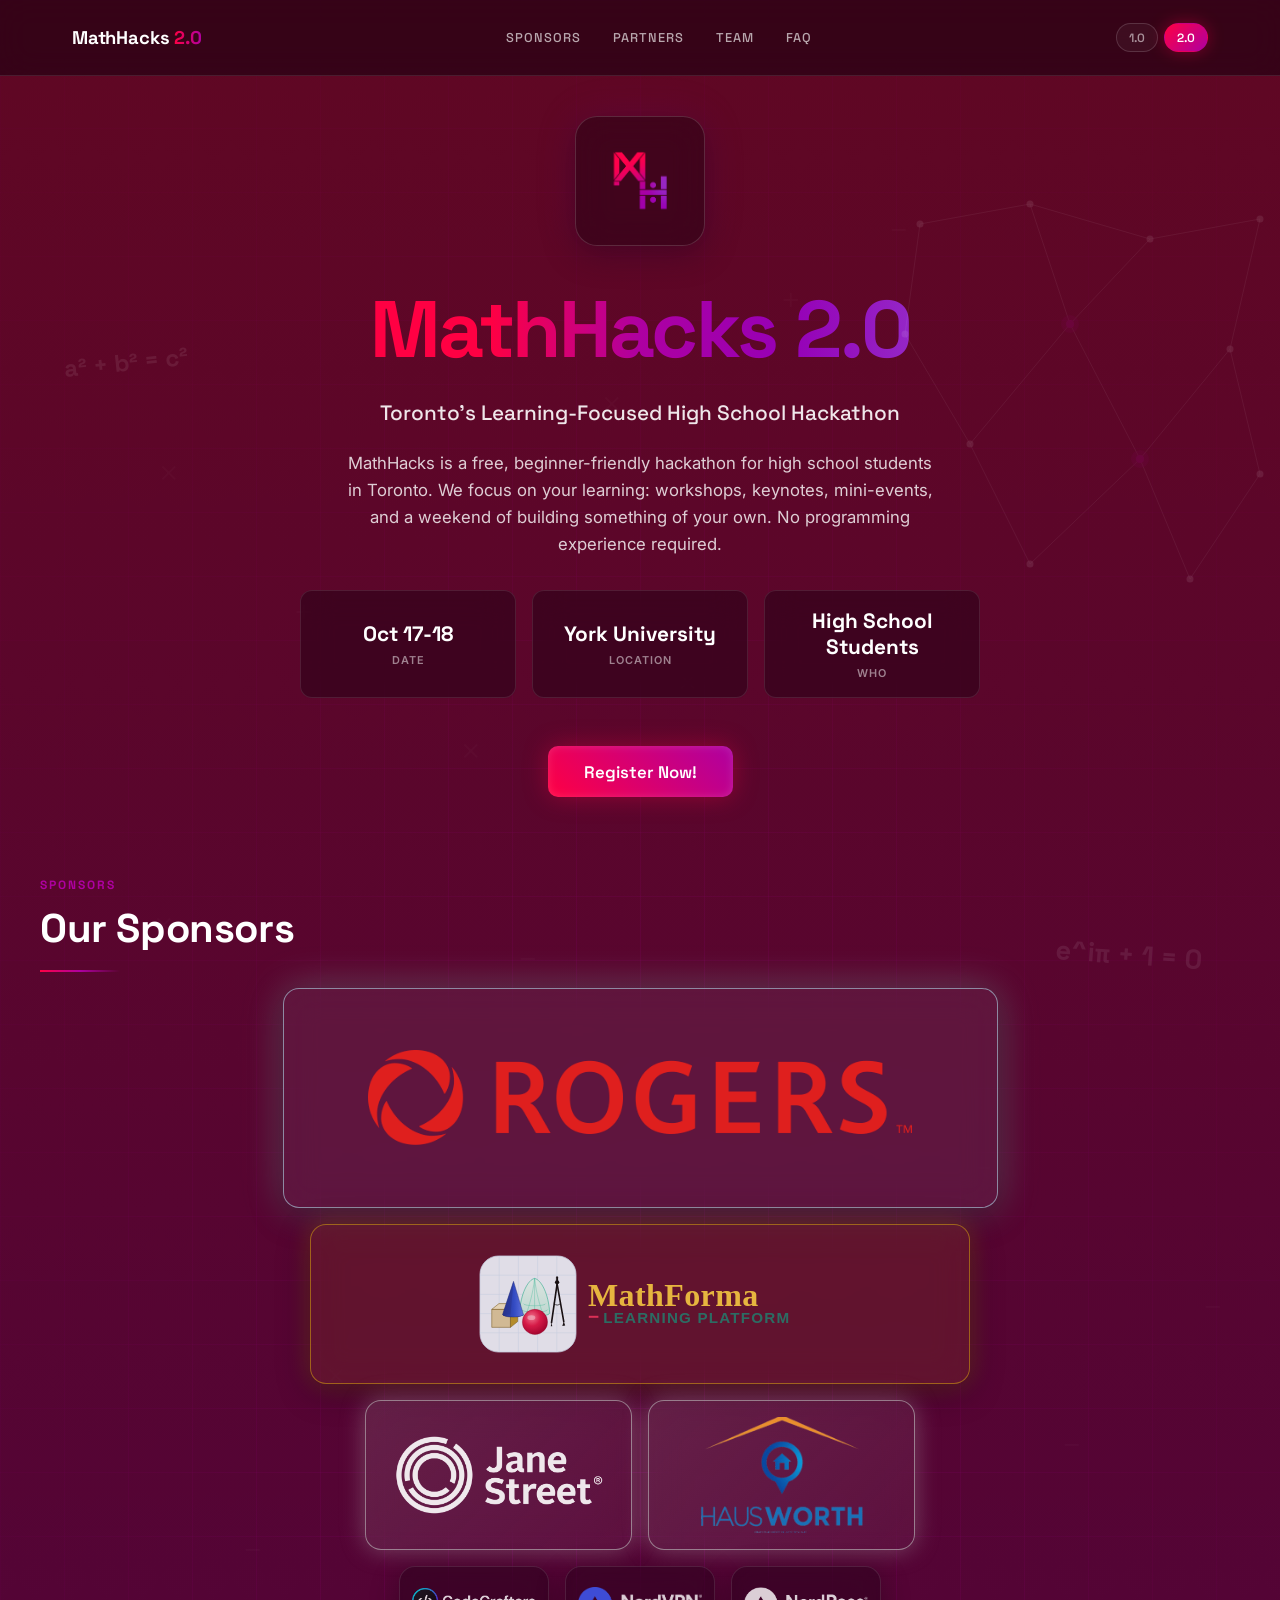
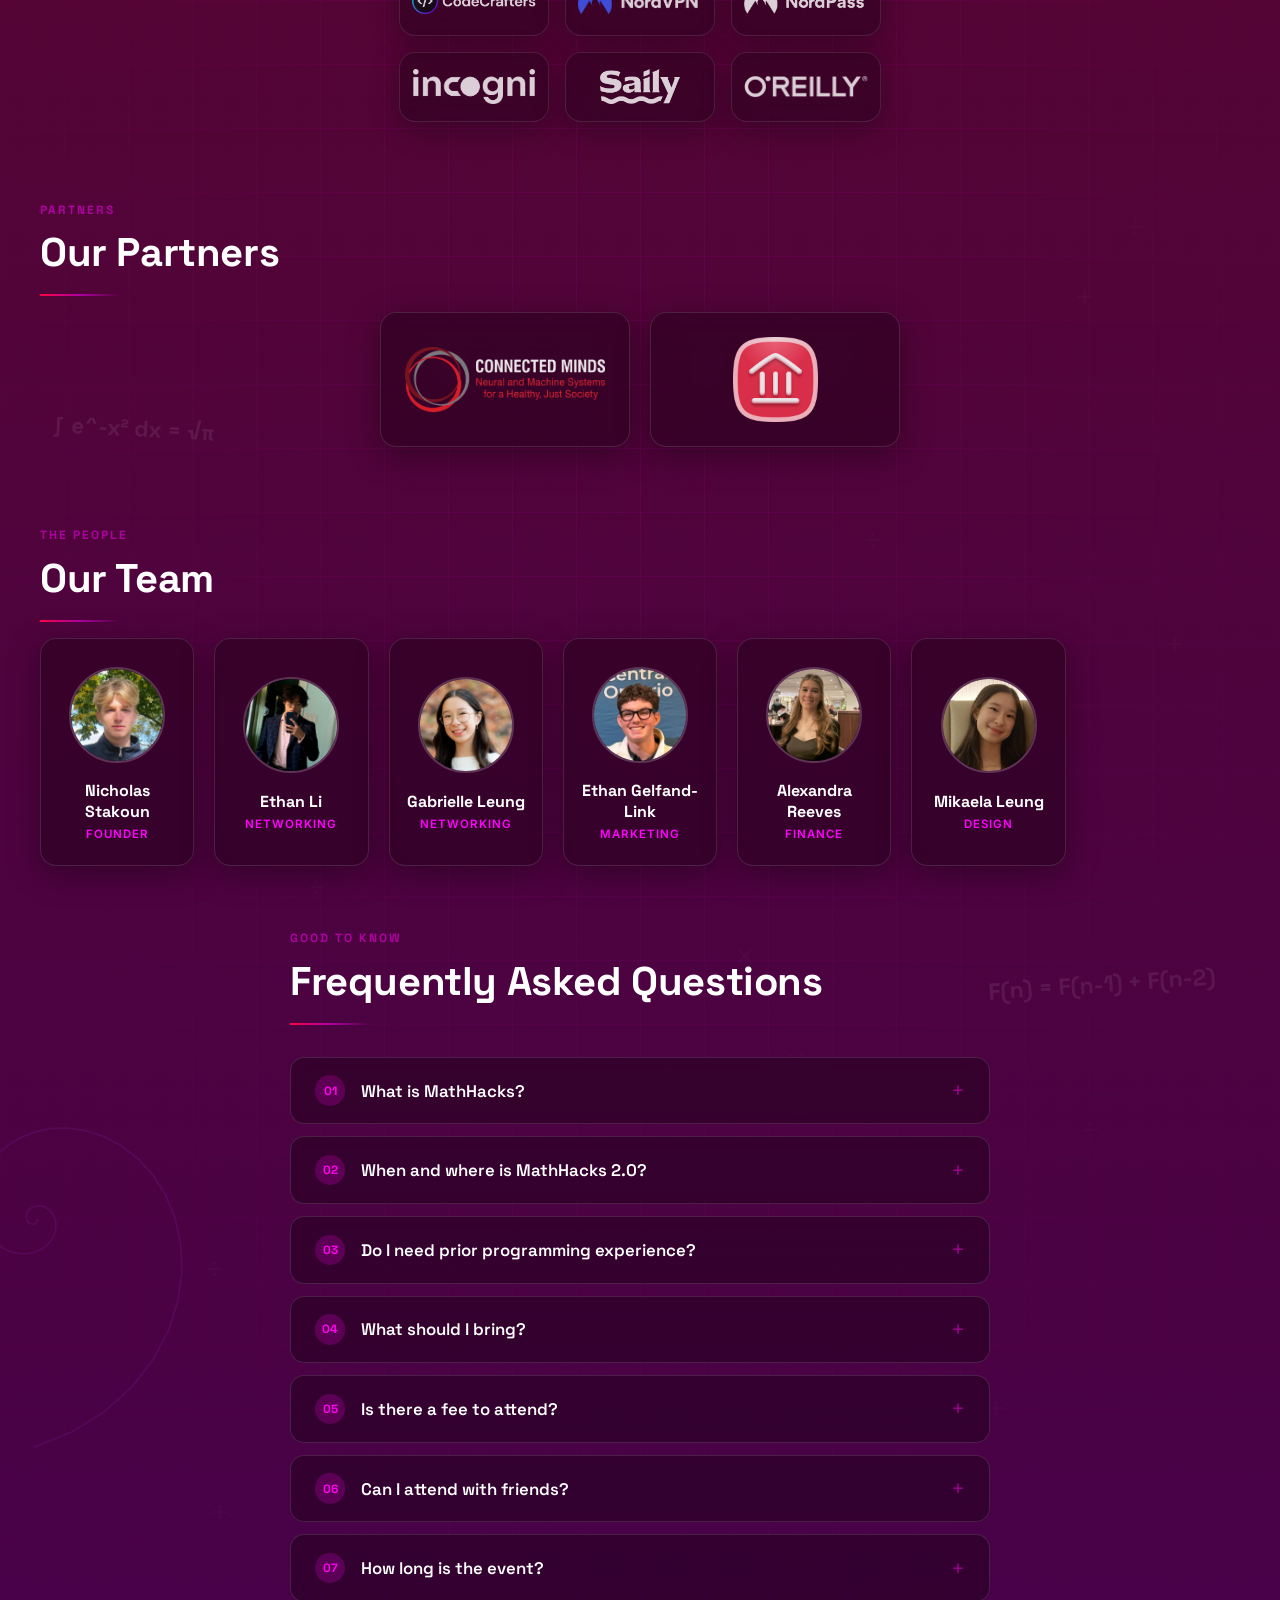
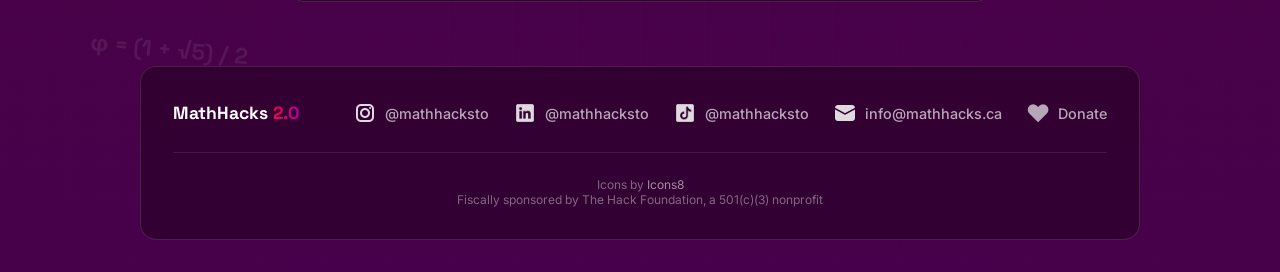
==== commit 680955d1: "Added sponsors" ====
--- a/index.html
+++ b/index.html
@@ -296,11 +296,23 @@
                             <img src="assets/sponsors/Rogers_logo.png" alt="Rogers" style="max-height: 180px !important; width: auto;">
                         </div>
                     </a>
-                    <a href="https://www.janestreet.com" class="sponsor-card sponsor-card-silver" style="grid-column: 1 / -1; max-width: 340px; width: 100%; height: 150px; margin: 0 auto; overflow: visible; border: 1px solid rgba(192, 192, 192, 0.6); box-shadow: 0 0 25px rgba(192, 192, 192, 0.35); background: linear-gradient(135deg, rgba(192, 192, 192, 0.15) 0%, rgba(255, 255, 255, 0.05) 100%);" target="_blank" rel="sponsored noopener">
+                    <a href="https://www.mathforma.com" class="sponsor-card sponsor-card-premium" style="overflow: visible;" target="_blank" rel="sponsored noopener">
                         <div class="sponsor-logo-placeholder" style="overflow: visible;">
-                            <img src="assets/sponsors/Jane_Street_white.png" alt="Jane Street" style="max-height: 90px;">
+                            <img src="assets/sponsors/mathforma-logo.svg" alt="MathForma" style="max-height: 120px; width: auto;">
                         </div>
                     </a>
+                    <div style="grid-column: 1 / -1; display: flex; gap: 1rem; justify-content: center; width: 100%; max-width: 700px; margin: 0 auto;">
+                        <a href="https://www.janestreet.com" class="sponsor-card sponsor-card-silver" style="flex: 1; max-width: 50%; height: 150px; overflow: visible; border: 1px solid rgba(192, 192, 192, 0.6); box-shadow: 0 0 25px rgba(192, 192, 192, 0.35); background: linear-gradient(135deg, rgba(192, 192, 192, 0.15) 0%, rgba(255, 255, 255, 0.05) 100%);" target="_blank" rel="sponsored noopener">
+                            <div class="sponsor-logo-placeholder" style="overflow: visible;">
+                                <img src="assets/sponsors/Jane_Street_white.png" alt="Jane Street" style="max-height: 90px;">
+                            </div>
+                        </a>
+                        <a href="https://hausworth.com" class="sponsor-card sponsor-card-silver" style="flex: 1; max-width: 50%; height: 150px; overflow: hidden; border: 1px solid rgba(192, 192, 192, 0.6); box-shadow: 0 0 25px rgba(192, 192, 192, 0.35); background: linear-gradient(135deg, rgba(192, 192, 192, 0.15) 0%, rgba(255, 255, 255, 0.05) 100%);" target="_blank" rel="sponsored noopener">
+                            <div class="sponsor-logo-placeholder" style="overflow: hidden;">
+                                <img src="assets/sponsors/HausWorth_Sq-final-01-removebg-preview.png" alt="HausWorth" style="max-height: 100px !important; transform: scale(2.2);">
+                            </div>
+                        </a>
+                    </div>
                     <div class="sponsors-small-container">
                         <a href="https://codecrafters.io" class="sponsor-card sponsor-card-small" style="opacity: 0.9;" target="_blank" rel="sponsored noopener">
                             <div class="sponsor-logo-placeholder">
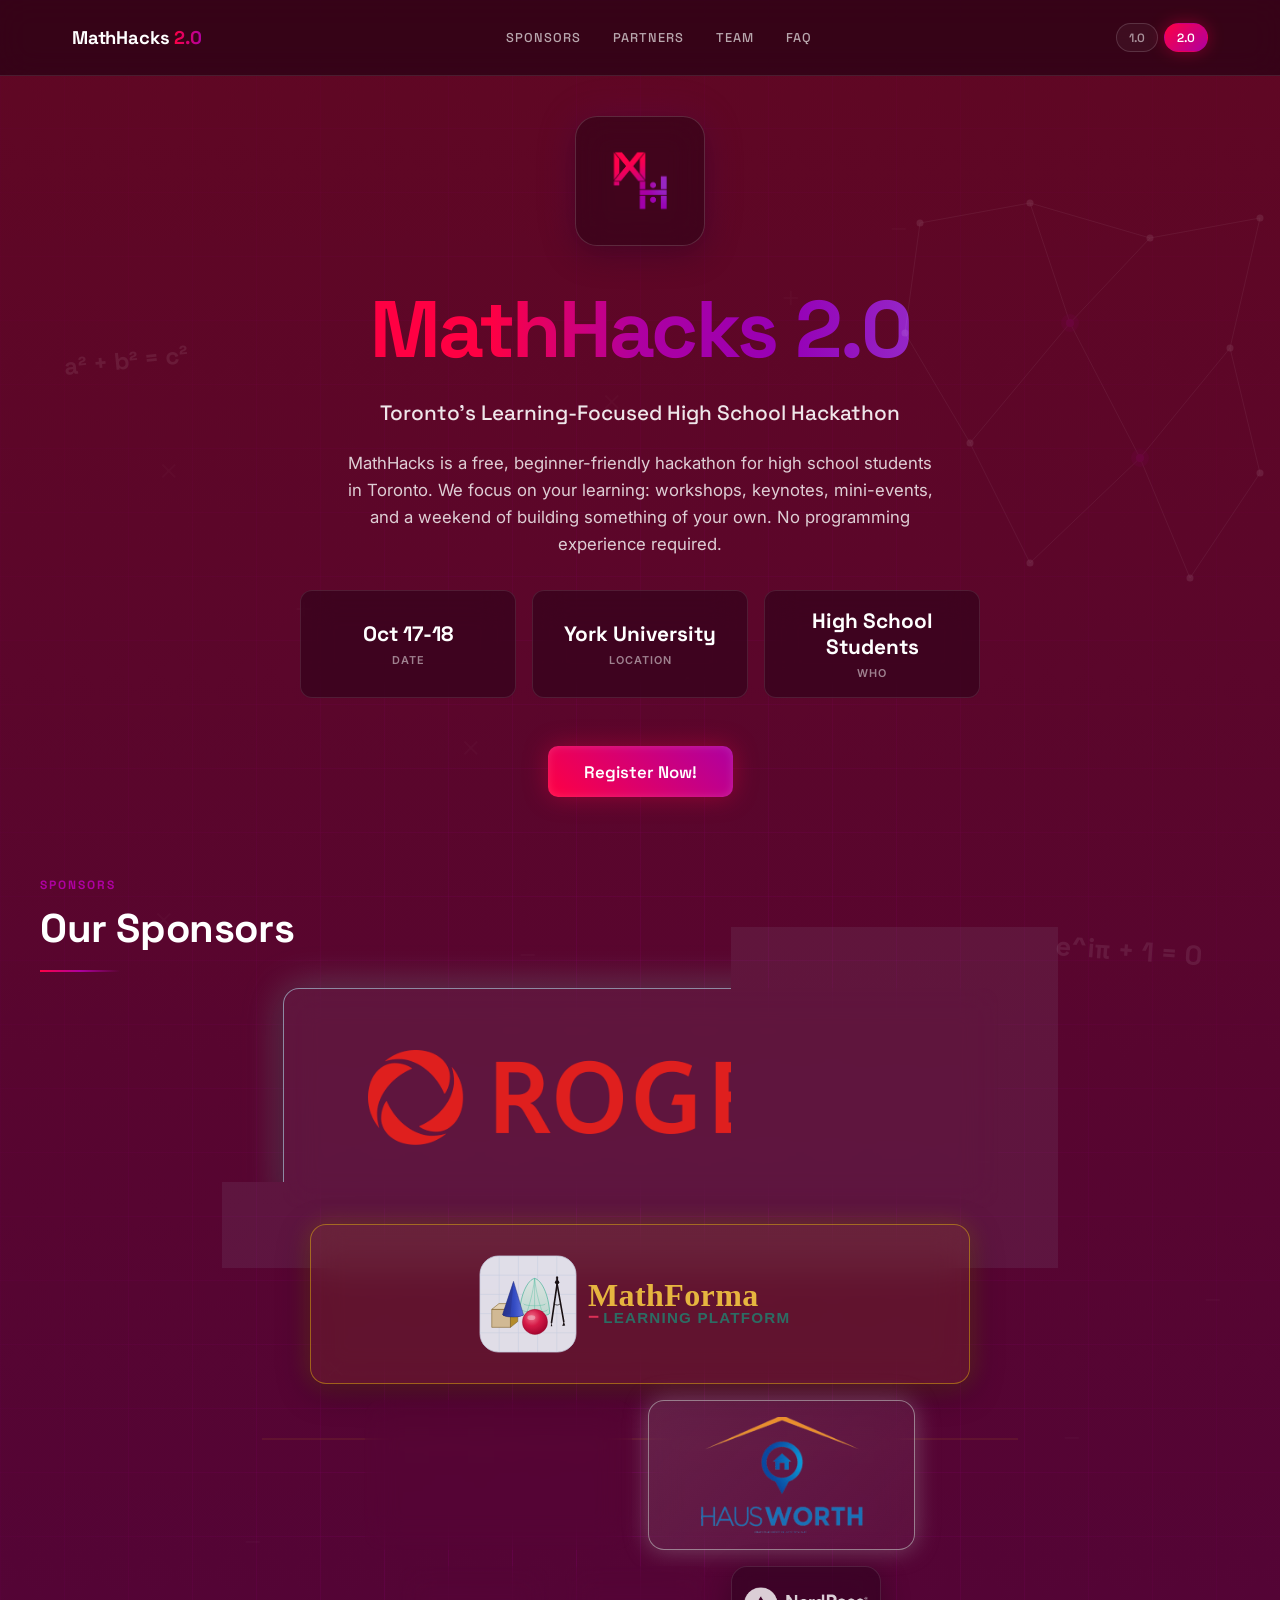
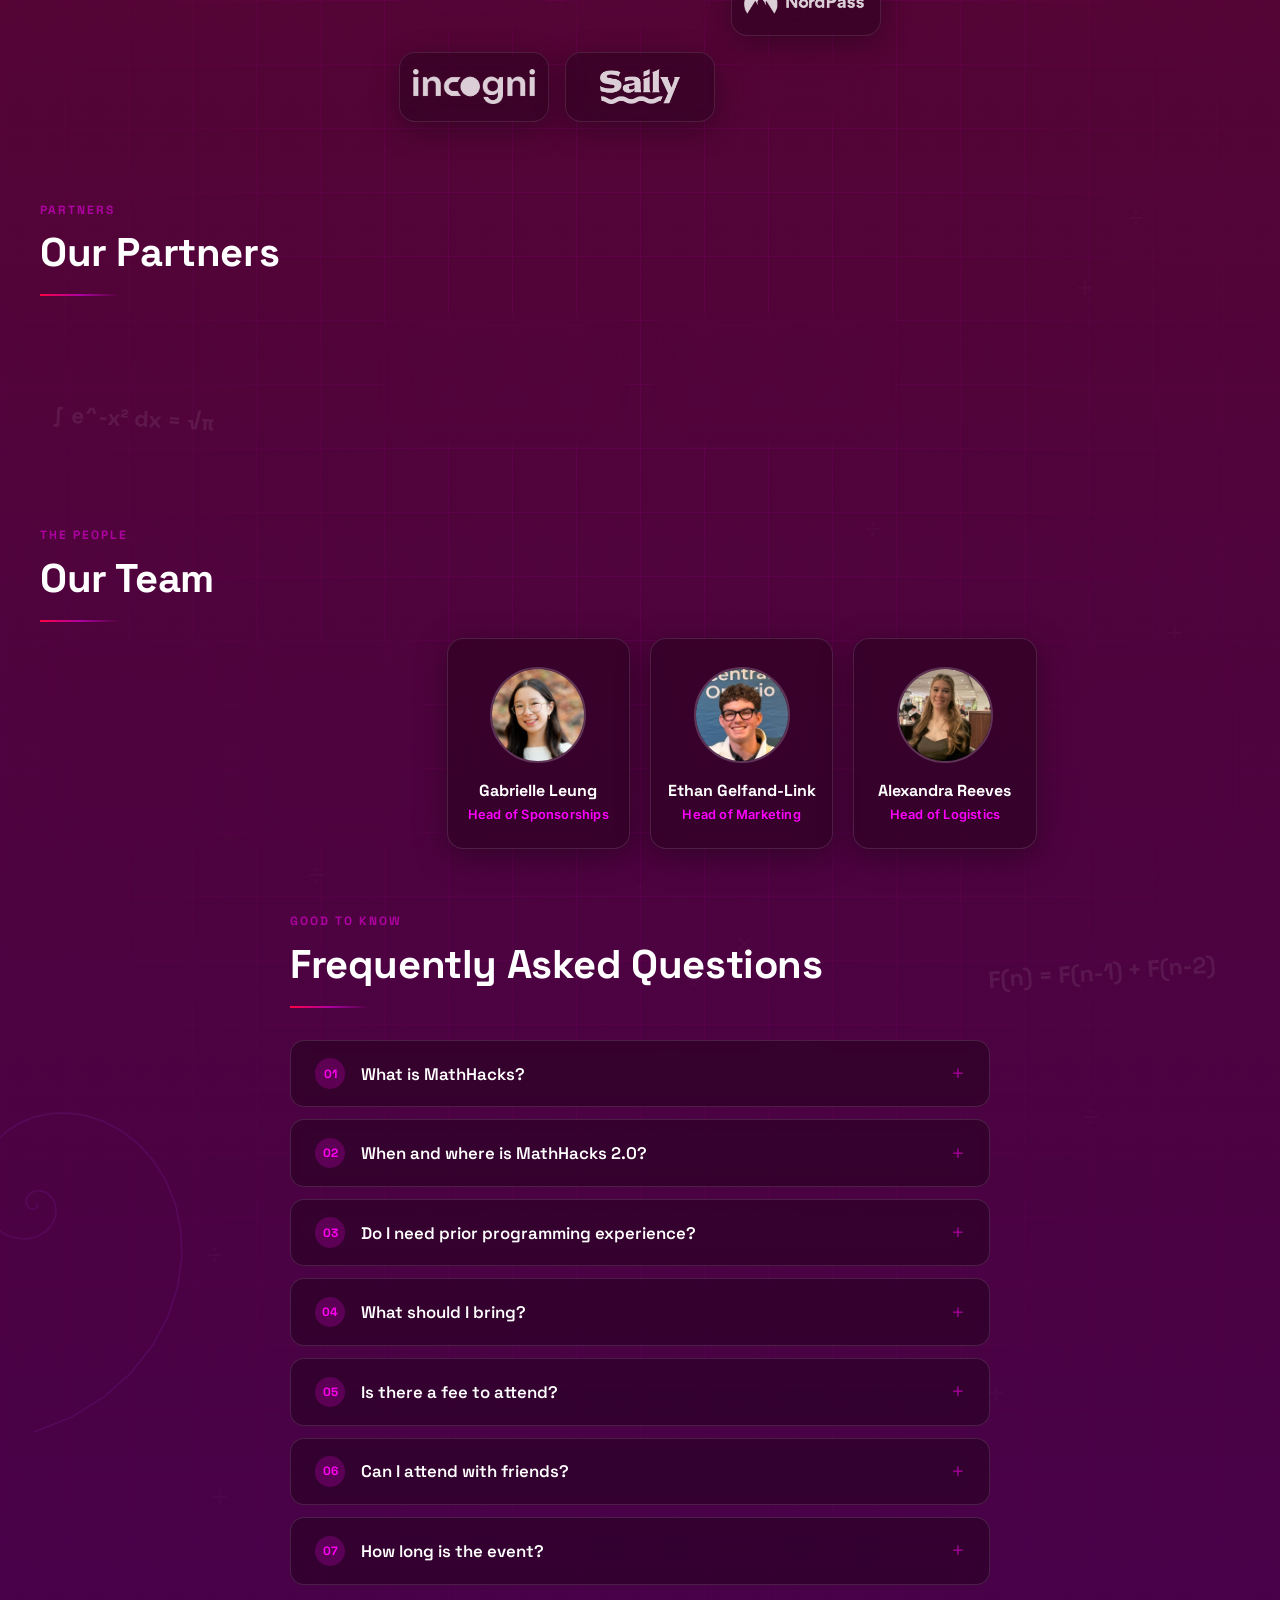
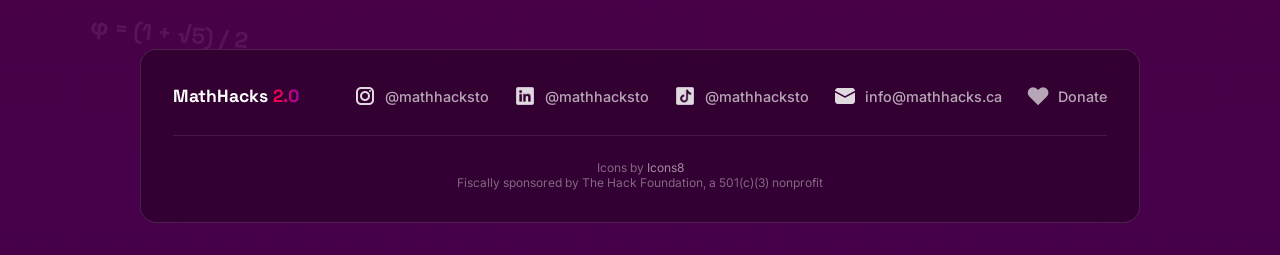
==== commit 6620a4a1: "Titles" ====
--- a/index.html
+++ b/index.html
@@ -49,8 +49,8 @@
       "name": "MathHacks 2.0",
       "description": "MathHacks 2.0 is a free, beginner-friendly hackathon for high school students, running October 17–18, 2026 at York University in Toronto, Ontario. No coding experience needed — join workshops, keynotes, and a weekend of building with other students.",
       "url": "https://mathhacks.ca/",
-      "startDate": "2026-10-17T08:00:00-04:00",
-      "endDate": "2026-10-18T20:00:00-04:00",
+      "startDate": "2026-10-17T09:00:00-04:00",
+      "endDate": "2026-10-18T21:00:00-04:00",
       "eventStatus": "https://schema.org/EventScheduled",
       "eventAttendanceMode": "https://schema.org/OfflineEventAttendanceMode",
       "location": {
@@ -111,7 +111,7 @@
       "name": "When and where is MathHacks 2.0?",
       "acceptedAnswer": {
         "@type": "Answer",
-        "text": "MathHacks 2.0 runs October 17–18, 2026 at room 204 of the Bergeron Centre, Lassonde School of Engineering, York University (North York, Toronto) — 8:00 AM Saturday through 8:00 PM Sunday."
+        "text": "MathHacks 2.0 runs October 17–18, 2026 at room 204 of the Bergeron Centre, Lassonde School of Engineering, York University (North York, Toronto), 9:00 AM to 9:00 PM both days."
       }
     },
     {
@@ -151,7 +151,7 @@
       "name": "How long is the event?",
       "acceptedAnswer": {
         "@type": "Answer",
-        "text": "MathHacks runs the full weekend — 8:00 AM Saturday through 8:00 PM Sunday. Staying overnight is optional."
+        "text": "MathHacks runs two days, Saturday and Sunday, from 9:00 AM to 9:00 PM each day."
       }
     }
   ]
@@ -367,35 +367,35 @@
             <div class="team-section" id="team">
                 <h2 class="team-title">Our Team</h2>
                 <div class="team-container">
-                    <div class="team-card">
+                    <a href="https://www.linkedin.com/in/nstakoun/" class="team-card" target="_blank" rel="noopener">
                         <img src="assets/team/Nick.png" alt="Nicholas Stakoun" class="team-photo">
                         <div class="team-name">Nicholas Stakoun</div>
                         <div class="team-role">Founder</div>
-                    </div>
+                    </a>
                     <div class="team-card">
                         <img src="assets/team/Ethan L.png" alt="Ethan Li" class="team-photo">
                         <div class="team-name">Ethan Li</div>
-                        <div class="team-role">Networking</div>
+                        <div class="team-role">Head of Partnerships</div>
                     </div>
                     <div class="team-card">
                         <img src="assets/team/Gabby.png" alt="Gabrielle Leung" class="team-photo">
                         <div class="team-name">Gabrielle Leung</div>
-                        <div class="team-role">Networking</div>
+                        <div class="team-role">Head of Sponsorships</div>
                     </div>
                     <div class="team-card">
                         <img src="assets/team/Ethan G.png" alt="Ethan Gelfand-Link" class="team-photo">
                         <div class="team-name">Ethan Gelfand-Link</div>
-                        <div class="team-role">Marketing</div>
+                        <div class="team-role">Head of Marketing</div>
                     </div>
                     <div class="team-card">
                         <img src="assets/team/Alex.jpg" alt="Alexandra Reeves" class="team-photo">
                         <div class="team-name">Alexandra Reeves</div>
-                        <div class="team-role">Finance</div>
+                        <div class="team-role">Head of Logistics</div>
                     </div>
                     <div class="team-card">
                         <img src="assets/team/Mikaela.png" alt="Mikaela Leung" class="team-photo">
                         <div class="team-name">Mikaela Leung</div>
-                        <div class="team-role">Design</div>
+                        <div class="team-role">Head of Design</div>
                     </div>
                 </div>
             </div>
@@ -419,7 +419,7 @@
                             <span class="faq-icon">+</span>
                         </button>
                         <div class="faq-answer">
-                            <p>MathHacks 2.0 runs October 17–18, 2026 at room 204 of the Bergeron Centre, Lassonde School of Engineering, York University (North York, Toronto) — 8:00 AM Saturday through 8:00 PM Sunday.</p>
+                            <p>MathHacks 2.0 runs October 17–18, 2026 at room 204 of the Bergeron Centre, Lassonde School of Engineering, York University (North York, Toronto), 9:00 AM to 9:00 PM both days.</p>
                         </div>
                     </div>
 
@@ -469,7 +469,7 @@
                             <span class="faq-icon">+</span>
                         </button>
                         <div class="faq-answer">
-                            <p>MathHacks runs the full weekend — 8:00 AM Saturday through 8:00 PM Sunday. Staying overnight is optional.</p>
+                            <p>MathHacks runs two days, Saturday and Sunday, from 9:00 AM to 9:00 PM each day.</p>
                         </div>
                     </div>
                 </div>
--- a/styles-v2.css
+++ b/styles-v2.css
@@ -1057,7 +1057,7 @@
 
 .team-container {
     display: grid;
-    grid-template-columns: repeat(auto-fill, minmax(150px, 1fr));
+    grid-template-columns: repeat(auto-fill, minmax(160px, 1fr));
     gap: 1.25rem;
     width: 100%;
 }
@@ -1067,14 +1067,19 @@
     backdrop-filter: blur(16px);
     -webkit-backdrop-filter: blur(16px);
     border-radius: var(--card-radius);
-    padding: 1.75rem 1rem 1.5rem;
+    padding: 1.75rem 0.5rem 1.5rem;
     border: 1px solid var(--card-border);
     box-shadow: var(--card-shadow);
     transition: transform 0.25s ease, border-color 0.25s ease, box-shadow 0.25s ease;
     display: flex;
     flex-direction: column;
     align-items: center;
-    justify-content: center;
+    justify-content: flex-start;
+}
+
+a.team-card {
+    color: inherit;
+    text-decoration: none;
 }
 
 .team-card:hover {
@@ -1109,11 +1114,12 @@
 .team-role {
     color: var(--accent-magenta);
     filter: brightness(1.6);
-    font-size: 0.72rem;
+    font-size: 0.8rem;
     text-align: center;
-    text-transform: uppercase;
-    letter-spacing: 1px;
+    letter-spacing: 0.2px;
     font-weight: 600;
+    line-height: 1.4;
+    text-wrap: balance;
 }
 
 /* FAQ Section — numbered list */
@@ -1351,7 +1357,7 @@
     .team-container { grid-template-columns: repeat(auto-fill, minmax(120px, 1fr)); gap: 1rem; }
     .team-photo { width: 84px; height: 84px; }
     .team-name { font-size: 0.9rem; }
-    .team-role { font-size: 0.65rem; }
+    .team-role { font-size: 0.72rem; }
 
     .partners-container { gap: 1rem; justify-content: center; }
     .partner-card { width: 100%; max-width: 280px; min-height: 100px; padding: 1.25rem; }
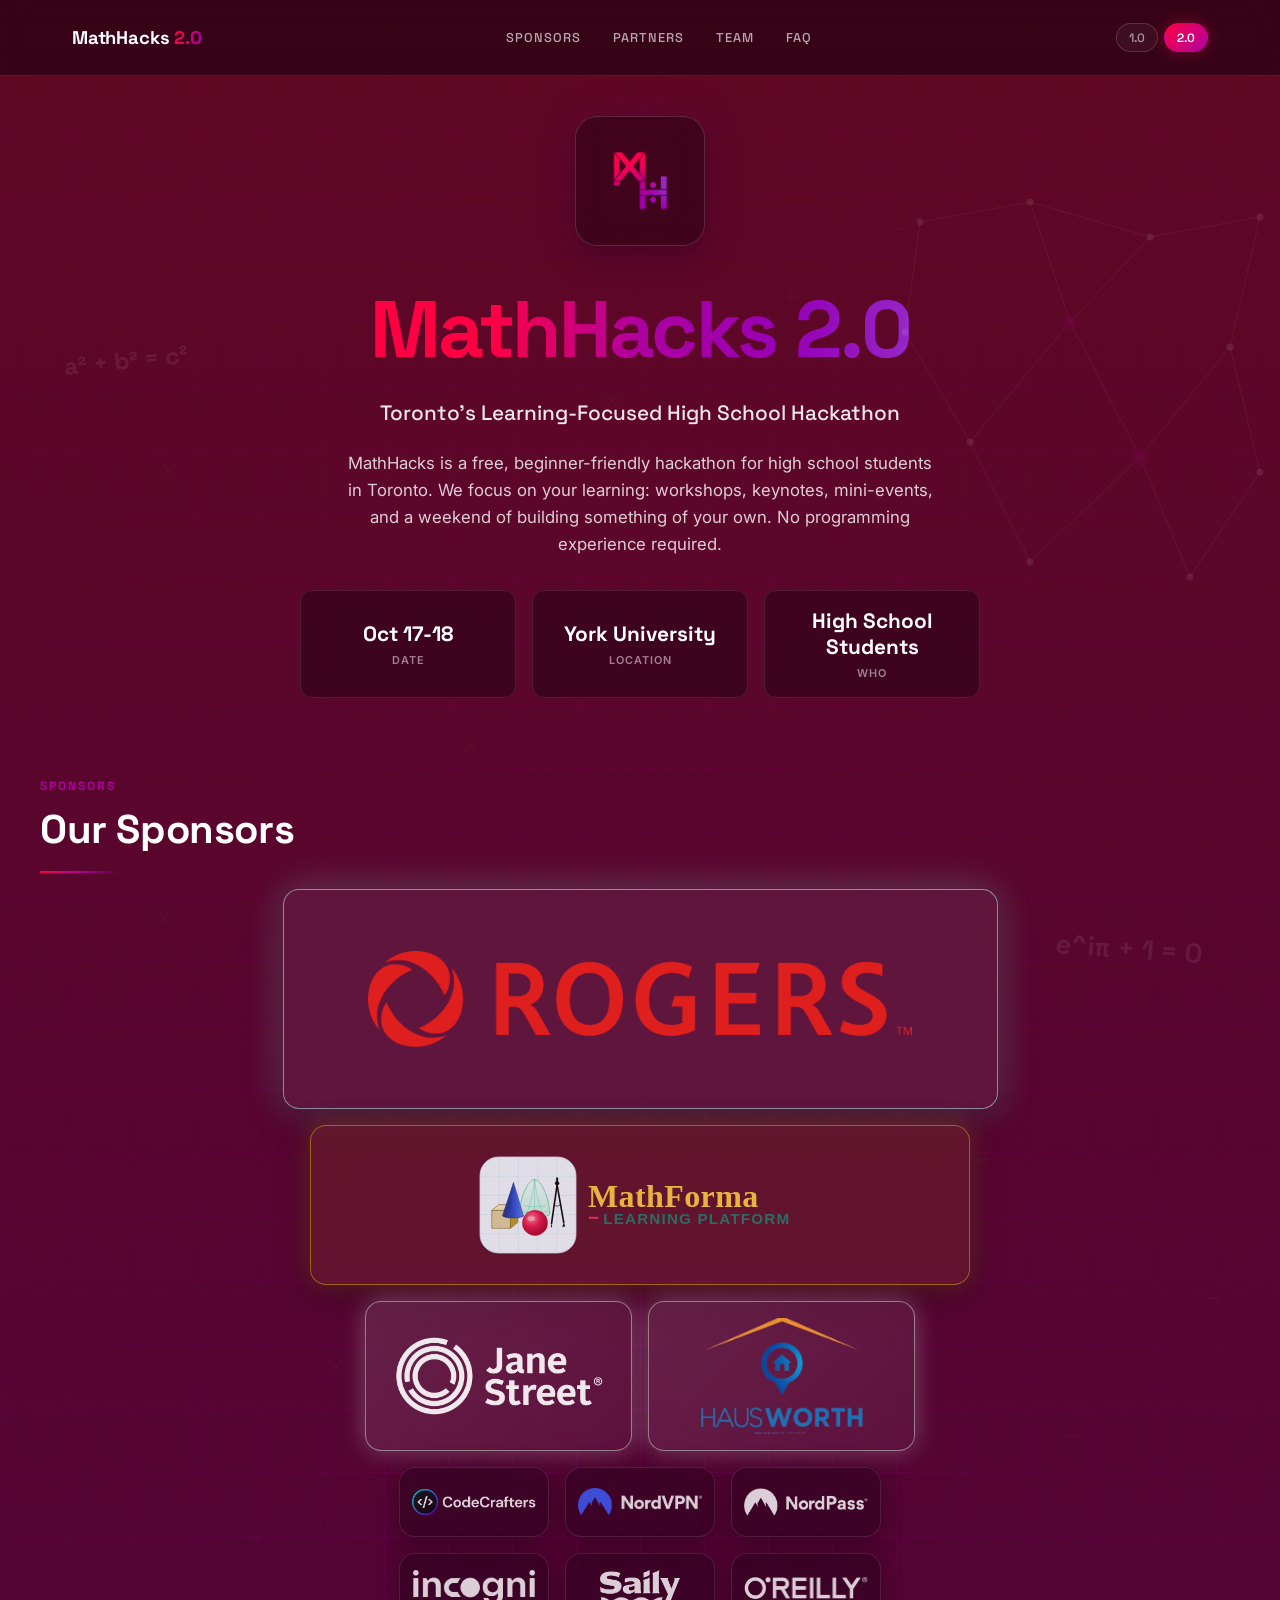
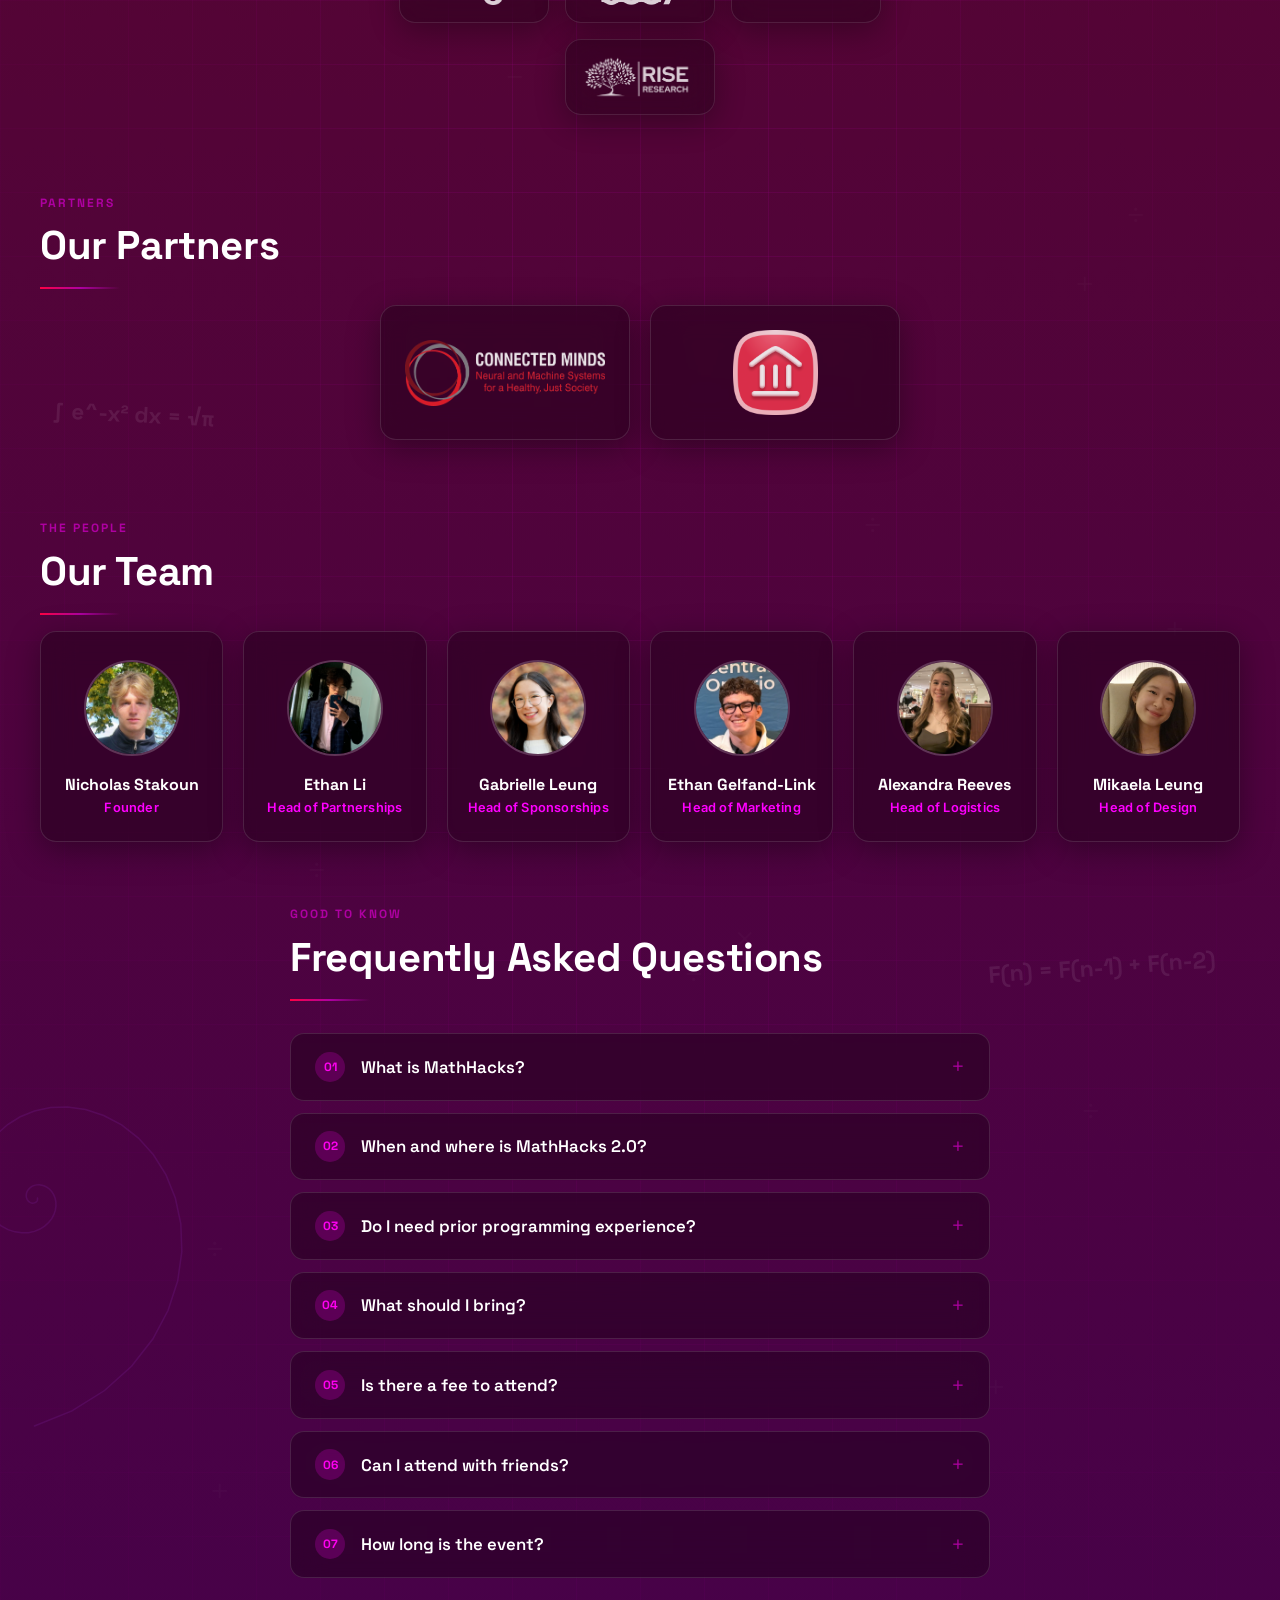
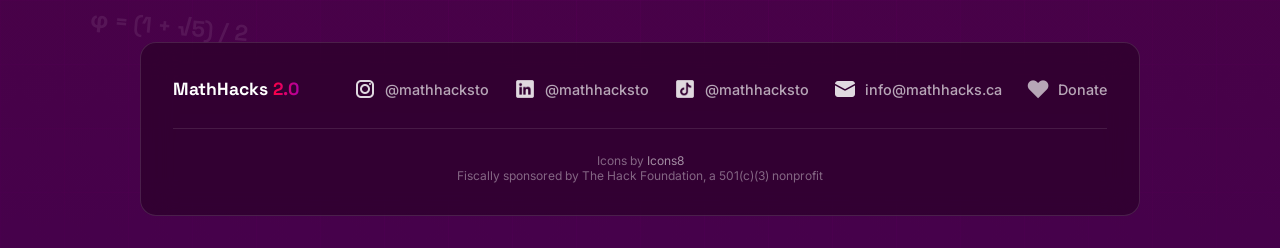
==== commit 51c3fc83: "Removed registration" ====
--- a/index.html
+++ b/index.html
@@ -284,10 +284,6 @@
                 </div>
             </div>
 
-            <a href="https://docs.google.com/forms/d/e/1FAIpQLSfFniTU-WaIQq7ldDA6q1zqVRHHX82vbjeQ5FOgetaW963qIQ/viewform?usp=dialog" class="cta-button" target="_blank" rel="noopener">
-                Register Now!
-            </a>
-
             <div class="sponsors-section" id="sponsors">
                 <h2 class="sponsors-title">Our Sponsors</h2>
                 <div class="sponsors-container">
@@ -342,6 +338,11 @@
                         <a href="https://www.oreilly.com" class="sponsor-card sponsor-card-small" style="opacity: 0.9;" target="_blank" rel="sponsored noopener">
                             <div class="sponsor-logo-placeholder">
                                 <img src="assets/sponsors/OReilly_logo_white_rgb.png" alt="O'Reilly">
+                            </div>
+                        </a>
+                        <a href="https://riseglobaleducation.com/" class="sponsor-card sponsor-card-small" style="opacity: 0.9;" target="_blank" rel="sponsored noopener">
+                            <div class="sponsor-logo-placeholder">
+                                <img src="assets/sponsors/RISE_White.png" alt="RISE">
                             </div>
                         </a>
                     </div>
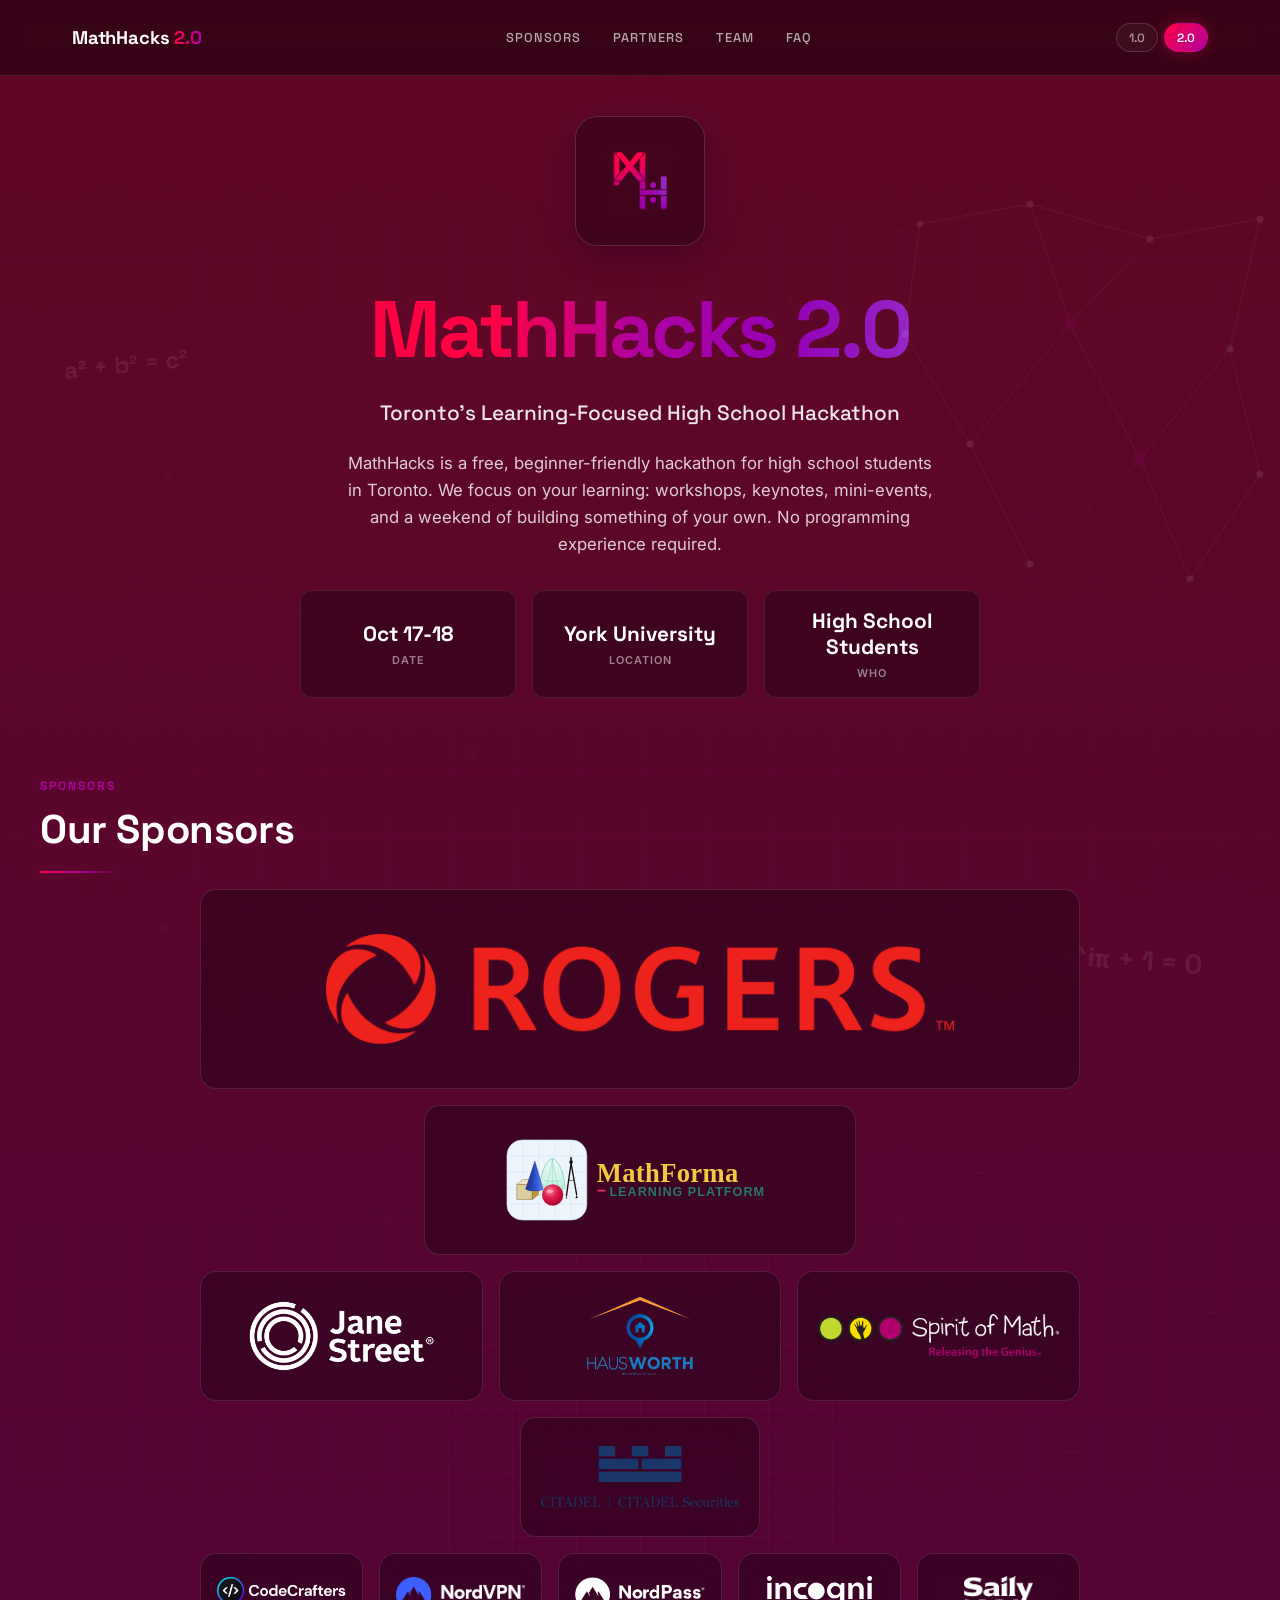
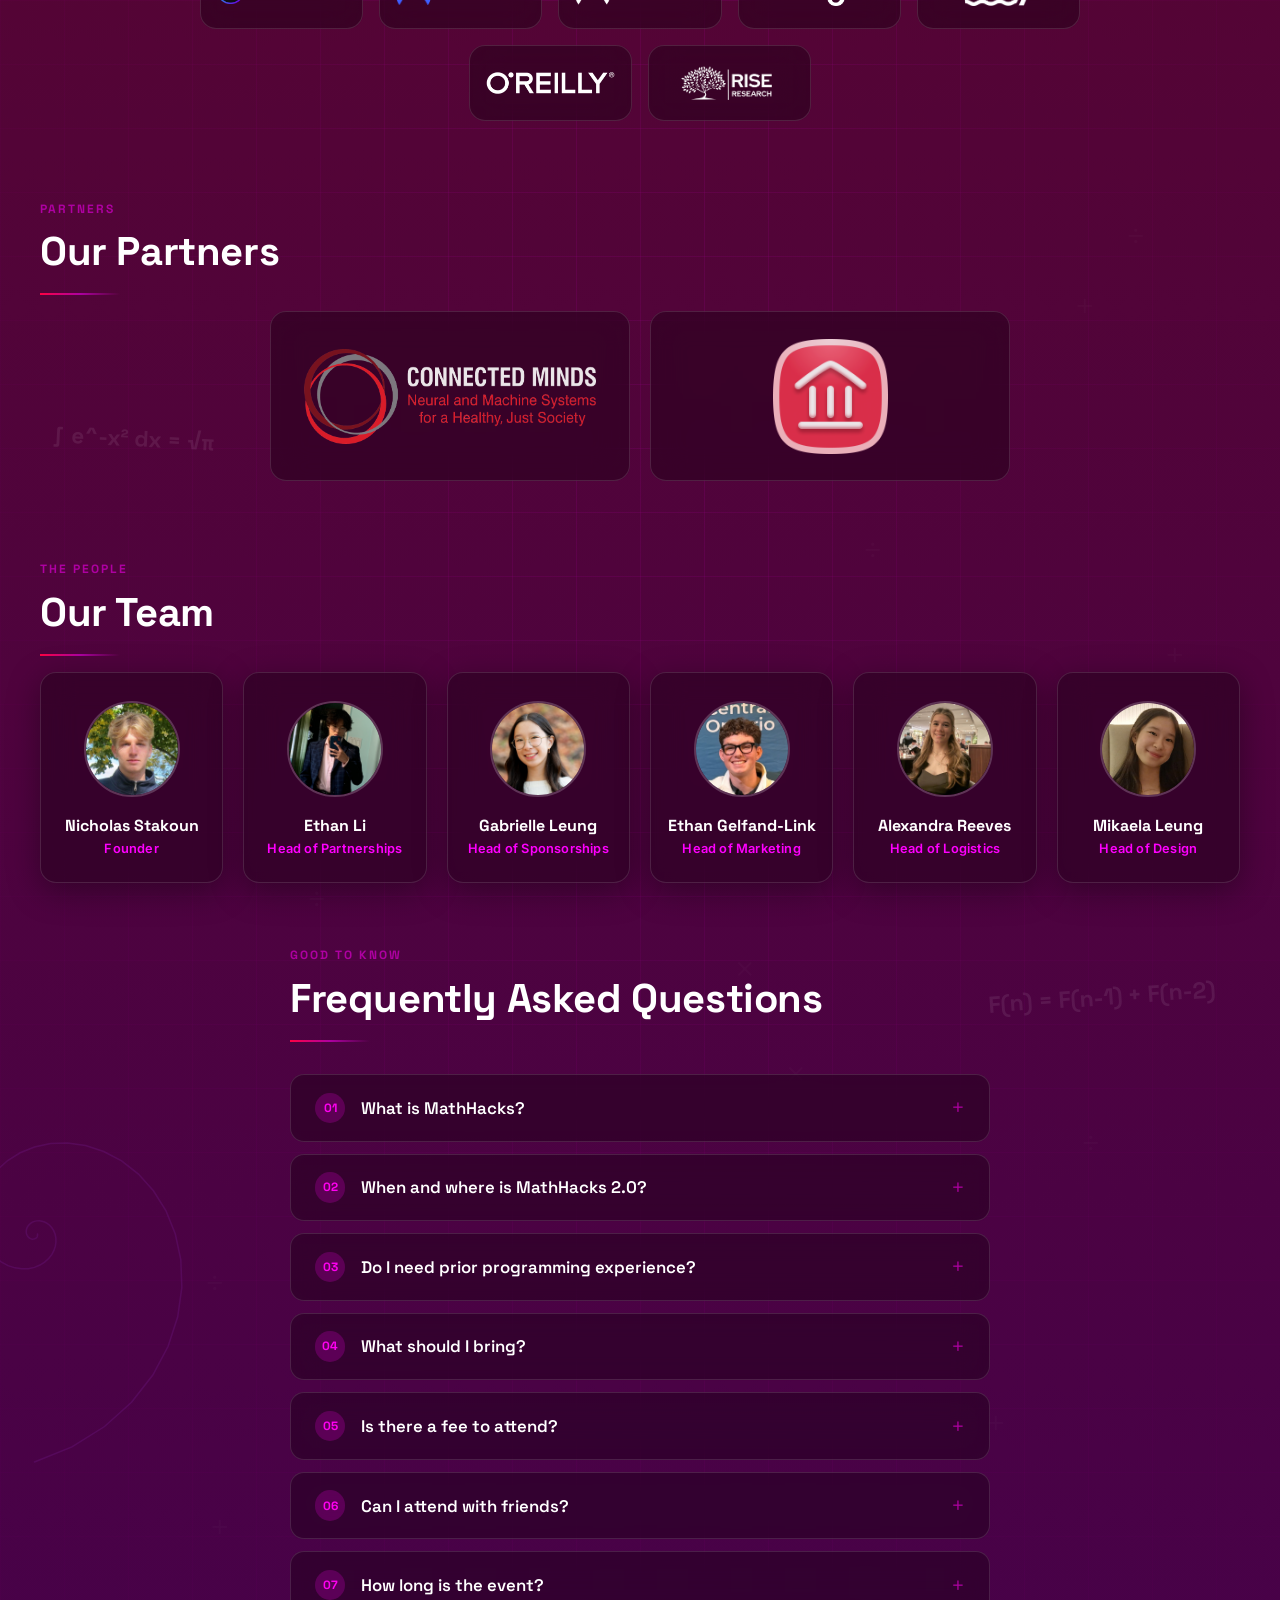
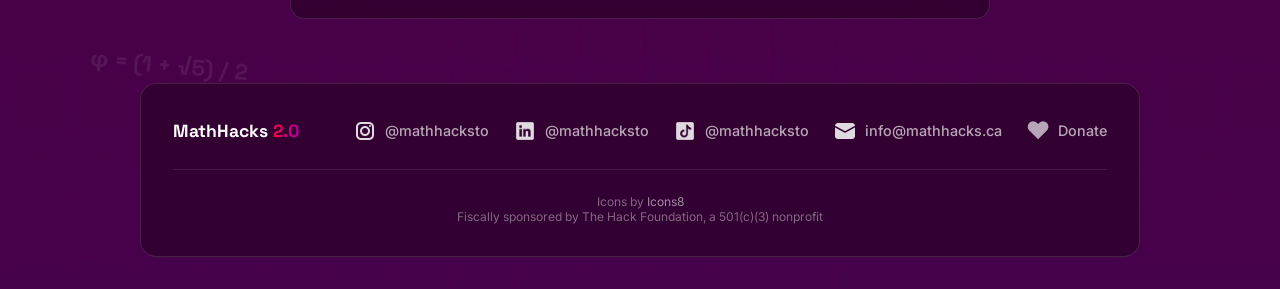
==== commit 0228f01c: "Fixed sponsors" ====
--- a/index.html
+++ b/index.html
@@ -286,61 +286,77 @@
 
             <div class="sponsors-section" id="sponsors">
                 <h2 class="sponsors-title">Our Sponsors</h2>
-                <div class="sponsors-container">
-                    <a href="https://www.rogers.com" class="sponsor-card sponsor-card-platinum" style="overflow: visible;" target="_blank" rel="sponsored noopener">
-                        <div class="sponsor-logo-placeholder" style="overflow: visible;">
-                            <img src="assets/sponsors/Rogers_logo.png" alt="Rogers" style="max-height: 180px !important; width: auto;">
-                        </div>
-                    </a>
-                    <a href="https://www.mathforma.com" class="sponsor-card sponsor-card-premium" style="overflow: visible;" target="_blank" rel="sponsored noopener">
-                        <div class="sponsor-logo-placeholder" style="overflow: visible;">
-                            <img src="assets/sponsors/mathforma-logo.svg" alt="MathForma" style="max-height: 120px; width: auto;">
-                        </div>
-                    </a>
-                    <div style="grid-column: 1 / -1; display: flex; gap: 1rem; justify-content: center; width: 100%; max-width: 700px; margin: 0 auto;">
-                        <a href="https://www.janestreet.com" class="sponsor-card sponsor-card-silver" style="flex: 1; max-width: 50%; height: 150px; overflow: visible; border: 1px solid rgba(192, 192, 192, 0.6); box-shadow: 0 0 25px rgba(192, 192, 192, 0.35); background: linear-gradient(135deg, rgba(192, 192, 192, 0.15) 0%, rgba(255, 255, 255, 0.05) 100%);" target="_blank" rel="sponsored noopener">
-                            <div class="sponsor-logo-placeholder" style="overflow: visible;">
-                                <img src="assets/sponsors/Jane_Street_white.png" alt="Jane Street" style="max-height: 90px;">
-                            </div>
-                        </a>
-                        <a href="https://hausworth.com" class="sponsor-card sponsor-card-silver" style="flex: 1; max-width: 50%; height: 150px; overflow: hidden; border: 1px solid rgba(192, 192, 192, 0.6); box-shadow: 0 0 25px rgba(192, 192, 192, 0.35); background: linear-gradient(135deg, rgba(192, 192, 192, 0.15) 0%, rgba(255, 255, 255, 0.05) 100%);" target="_blank" rel="sponsored noopener">
-                            <div class="sponsor-logo-placeholder" style="overflow: hidden;">
-                                <img src="assets/sponsors/HausWorth_Sq-final-01-removebg-preview.png" alt="HausWorth" style="max-height: 100px !important; transform: scale(2.2);">
-                            </div>
-                        </a>
-                    </div>
-                    <div class="sponsors-small-container">
-                        <a href="https://codecrafters.io" class="sponsor-card sponsor-card-small" style="opacity: 0.9;" target="_blank" rel="sponsored noopener">
+                <div class="sponsor-tiers">
+                    <div class="sponsor-tier sponsor-tier-platinum">
+                        <a href="https://www.rogers.com" class="sponsor-card sponsor-card-platinum" target="_blank" rel="sponsored noopener">
+                            <div class="sponsor-logo-placeholder">
+                                <img src="assets/sponsors/Rogers_logo.png" alt="Rogers">
+                            </div>
+                        </a>
+                    </div>
+                    <div class="sponsor-tier sponsor-tier-gold">
+                        <a href="https://www.mathforma.com" class="sponsor-card sponsor-card-premium" target="_blank" rel="sponsored noopener">
+                            <div class="sponsor-logo-placeholder">
+                                <img src="assets/sponsors/mathforma-logo.svg" alt="MathForma">
+                            </div>
+                        </a>
+                    </div>
+                    <div class="sponsor-tier sponsor-tier-silver">
+                        <a href="https://www.janestreet.com" class="sponsor-card sponsor-card-silver" target="_blank" rel="sponsored noopener">
+                            <div class="sponsor-logo-placeholder">
+                                <img src="assets/sponsors/Jane_Street_white.png" alt="Jane Street">
+                            </div>
+                        </a>
+                        <a href="https://hausworth.com" class="sponsor-card sponsor-card-silver" target="_blank" rel="sponsored noopener">
+                            <div class="sponsor-logo-placeholder">
+                                <img src="assets/sponsors/HausWorth_Sq-final-01-removebg-preview.png" alt="HausWorth">
+                            </div>
+                        </a>
+                        <a href="https://www.spiritofmath.com/" class="sponsor-card sponsor-card-silver" target="_blank" rel="sponsored noopener">
+                            <div class="sponsor-logo-placeholder">
+                                <img src="assets/sponsors/SpiritOfMath_white.png" alt="Spirit of Math">
+                            </div>
+                        </a>
+                    </div>
+                    <div class="sponsor-tier sponsor-tier-bronze">
+                        <a href="https://www.citadel.com" class="sponsor-card sponsor-card-bronze" target="_blank" rel="sponsored noopener">
+                            <div class="sponsor-logo-placeholder">
+                                <img src="assets/sponsors/Citadel_CSEC_Dual_Logo_Stacked.png" alt="Citadel">
+                            </div>
+                        </a>
+                    </div>
+                    <div class="sponsor-tier sponsor-tier-inkind">
+                        <a href="https://codecrafters.io" class="sponsor-card sponsor-card-small" target="_blank" rel="sponsored noopener">
                             <div class="sponsor-logo-placeholder">
                                 <img src="assets/sponsors/CodeCrafters.io full logo (White text).png" alt="CodeCrafters">
                             </div>
                         </a>
-                        <a href="https://nordvpn.com/hackathons" class="sponsor-card sponsor-card-small" style="opacity: 0.9;" target="_blank" rel="sponsored noopener">
+                        <a href="https://nordvpn.com/hackathons" class="sponsor-card sponsor-card-small" target="_blank" rel="sponsored noopener">
                             <div class="sponsor-logo-placeholder">
                                 <img src="assets/sponsors/NordVPN_Logo_RGB_Primary_Blue_White (1).png" alt="NordVPN">
                             </div>
                         </a>
-                        <a href="https://nordpass.com" class="sponsor-card sponsor-card-small" style="opacity: 0.9;" target="_blank" rel="sponsored noopener">
+                        <a href="https://nordpass.com" class="sponsor-card sponsor-card-small" target="_blank" rel="sponsored noopener">
                             <div class="sponsor-logo-placeholder">
                                 <img src="assets/sponsors/NordPass-white-horizontal (2).png" alt="NordPass">
                             </div>
                         </a>
-                        <a href="https://incogni.com" class="sponsor-card sponsor-card-small" style="opacity: 0.9;" target="_blank" rel="sponsored noopener">
+                        <a href="https://incogni.com" class="sponsor-card sponsor-card-small" target="_blank" rel="sponsored noopener">
                             <div class="sponsor-logo-placeholder">
                                 <img src="assets/sponsors/Incogni_logo_white_better_quality.png" alt="Incogni">
                             </div>
                         </a>
-                        <a href="https://saily.com" class="sponsor-card sponsor-card-small" style="opacity: 0.9;" target="_blank" rel="sponsored noopener">
+                        <a href="https://saily.com" class="sponsor-card sponsor-card-small" target="_blank" rel="sponsored noopener">
                             <div class="sponsor-logo-placeholder">
                                 <img src="assets/sponsors/saily-logo-white (3).png" alt="Saily">
                             </div>
                         </a>
-                        <a href="https://www.oreilly.com" class="sponsor-card sponsor-card-small" style="opacity: 0.9;" target="_blank" rel="sponsored noopener">
+                        <a href="https://www.oreilly.com" class="sponsor-card sponsor-card-small" target="_blank" rel="sponsored noopener">
                             <div class="sponsor-logo-placeholder">
                                 <img src="assets/sponsors/OReilly_logo_white_rgb.png" alt="O'Reilly">
                             </div>
                         </a>
-                        <a href="https://riseglobaleducation.com/" class="sponsor-card sponsor-card-small" style="opacity: 0.9;" target="_blank" rel="sponsored noopener">
+                        <a href="https://riseglobaleducation.com/" class="sponsor-card sponsor-card-small" target="_blank" rel="sponsored noopener">
                             <div class="sponsor-logo-placeholder">
                                 <img src="assets/sponsors/RISE_White.png" alt="RISE">
                             </div>
--- a/styles-v2.css
+++ b/styles-v2.css
@@ -783,48 +783,56 @@
     width: 100%;
 }
 
-.sponsors-container {
-    display: grid;
-    grid-template-columns: repeat(3, 1fr);
-    gap: 1rem;
-    width: 100%;
-    max-width: 550px;
+/* Tiered logo grid: each tier is a centred, wrapping row whose column
+   count sets card width, so higher tiers get bigger cards. */
+.sponsor-tiers {
+    --tier-gap: 1rem;
+    display: flex;
+    flex-direction: column;
+    gap: var(--tier-gap);
+    width: 100%;
+    max-width: 880px;
     margin: 0 auto;
 }
 
-.sponsors-small-container {
-    grid-column: 1 / -1;
+.sponsor-tier {
+    --cols: 1;
     display: flex;
     flex-wrap: wrap;
     justify-content: center;
-    gap: 1rem;
-    max-width: 500px;
-    margin: 0 auto;
-    width: 100%;
-}
+    gap: var(--tier-gap);
+}
+
+.sponsor-tier > .sponsor-card {
+    flex: 0 0 calc((100% - (var(--cols) - 1) * var(--tier-gap)) / var(--cols));
+}
+
+.sponsor-tier-platinum { --cols: 1; }
+.sponsor-tier-gold     { --cols: 2; }
+.sponsor-tier-silver   { --cols: 3; }
+.sponsor-tier-bronze   { --cols: 3.5; }
+.sponsor-tier-inkind   { --cols: 5; }
 
 .sponsor-card {
     background: var(--card-bg);
     backdrop-filter: blur(16px);
     -webkit-backdrop-filter: blur(16px);
     border-radius: var(--card-radius);
-    padding: 1rem;
+    padding: 1rem 1.25rem;
     border: 1px solid var(--card-border);
-    box-shadow: var(--card-shadow);
-    transition: transform 0.25s ease, border-color 0.25s ease, box-shadow 0.25s ease;
+    box-shadow: none;
+    transition: transform 0.25s ease;
     display: flex;
     align-items: center;
     justify-content: center;
-    min-height: 80px;
+    min-width: 0;
+    overflow: hidden;
     text-decoration: none;
     cursor: pointer;
-    grid-column: span 1;
 }
 
 .sponsor-card:hover {
     transform: translateY(-4px);
-    border-color: var(--accent-magenta);
-    box-shadow: var(--card-shadow), 0 0 24px rgba(174, 0, 161, 0.25);
 }
 
 .sponsor-logo-placeholder {
@@ -839,77 +847,32 @@
     max-width: 100%;
     max-height: 50px;
     object-fit: contain;
-    opacity: 0.9;
-    transition: opacity 0.3s ease;
-}
-
-.sponsor-card:hover .sponsor-logo-placeholder img {
-    opacity: 1;
-}
-
-.sponsor-name {
-    color: rgba(255, 255, 255, 0.9);
-    font-weight: 600;
-    font-size: 1.1rem;
-}
-
-.sponsor-card-small {
-    min-height: 70px;
-    padding: 0.75rem;
-    flex: 0 1 150px;
-}
-
-.sponsor-card-small .sponsor-name {
-    font-size: 0.85rem;
-}
-
-.sponsor-card-platinum {
-    grid-column: 1 / -1;
-    min-height: 220px;
-    width: 130%;
-    margin-left: -15%;
-    position: relative;
-    background: rgba(173, 216, 230, 0.08);
-    border: 1px solid rgba(173, 216, 230, 0.6);
-    box-shadow: var(--card-shadow), 0 0 40px rgba(176, 224, 230, 0.3);
-}
-
-.sponsor-card-platinum .sponsor-logo-placeholder,
-.sponsor-card-platinum .sponsor-name {
-    position: relative;
-    z-index: 1;
-}
-
-.sponsor-card-platinum .sponsor-logo-placeholder img {
-    max-height: 140px;
-    max-width: 80%;
-}
-
-.sponsor-card-platinum:hover {
-    transform: translateY(-6px);
-    box-shadow: var(--card-shadow), 0 0 50px rgba(176, 224, 230, 0.4);
-    border-color: rgba(224, 255, 255, 0.85);
-}
-
-.sponsor-card-premium {
-    grid-column: span 3;
-    min-height: 160px;
-    width: 120%;
-    margin-left: -10%;
-    position: relative;
-    background: rgba(255, 215, 0, 0.07);
-    border: 1px solid rgba(255, 215, 0, 0.4);
-    box-shadow: var(--card-shadow), 0 0 24px rgba(255, 215, 0, 0.2);
-}
-
-.sponsor-card-premium .sponsor-logo-placeholder,
-.sponsor-card-premium .sponsor-name {
-    position: relative;
-    z-index: 1;
-}
-
-.sponsor-card-premium .sponsor-logo-placeholder img {
-    max-height: 100px;
+}
+
+/* Card heights step down with each tier */
+.sponsor-card-platinum { height: 200px; }
+.sponsor-card-platinum .sponsor-logo-placeholder img { max-height: 110px; max-width: 75%; }
+
+.sponsor-card-premium { height: 150px; }
+.sponsor-card-premium .sponsor-logo-placeholder img { max-height: 100px; }
+
+.sponsor-card-silver { height: 130px; }
+.sponsor-card-silver .sponsor-logo-placeholder img { max-height: 80px; }
+
+.sponsor-card-bronze { height: 120px; }
+.sponsor-card-bronze .sponsor-logo-placeholder img { max-height: 72px; }
+
+.sponsor-card-small { height: 76px; padding: 0.75rem 1rem; }
+.sponsor-card-small .sponsor-logo-placeholder img { max-height: 34px; }
+
+/* Individual logo adjustments (padding baked into the source files) */
+.sponsor-logo-placeholder img[alt="HausWorth"] {
+    max-height: 100% !important;
+    transform: scale(1.5);
+}
+
+.sponsor-logo-placeholder img[alt="RISE"] {
+    max-height: 44px !important;
 }
 
 .sponsor-logo-placeholder img[alt="QNX"] {
@@ -920,59 +883,7 @@
 .sponsor-logo-placeholder img[alt="NordPass"],
 .sponsor-logo-placeholder img[alt="Incogni"],
 .sponsor-logo-placeholder img[alt="Saily"] {
-    max-height: 35px !important;
-}
-
-.sponsor-card-premium .sponsor-name {
-    font-size: 1.5rem;
-    background: linear-gradient(135deg, #FFD700, #FFA500, #FFD700);
-    -webkit-background-clip: text;
-    background-clip: text;
-    -webkit-text-fill-color: transparent;
-    font-weight: 700;
-}
-
-.sponsor-card-premium:hover {
-    transform: translateY(-4px);
-    box-shadow: var(--card-shadow), 0 0 40px rgba(255, 215, 0, 0.35);
-    border-color: rgba(255, 215, 0, 0.65);
-}
-
-.sponsor-card-silver {
-    min-height: 120px;
-    position: relative;
-    background: rgba(192, 192, 192, 0.04);
-    border: 1px solid rgba(192, 192, 192, 0.25);
-}
-
-.sponsor-card-silver .sponsor-logo-placeholder {
-    position: relative;
-    z-index: 1;
-}
-
-.sponsor-card-silver:hover {
-    transform: translateY(-4px);
-    box-shadow: var(--card-shadow), 0 0 24px rgba(192, 192, 192, 0.2);
-    border-color: rgba(192, 192, 192, 0.4);
-}
-
-.sponsor-card-inkind {
-    grid-column: 1 / -1;
-    min-height: 120px;
-    position: relative;
-    background: rgba(255, 255, 255, 0.04);
-    border: 1px solid rgba(255, 255, 255, 0.18);
-}
-
-.sponsor-card-inkind .sponsor-logo-placeholder {
-    position: relative;
-    z-index: 1;
-}
-
-.sponsor-card-inkind:hover {
-    transform: translateY(-4px);
-    box-shadow: var(--card-shadow), 0 0 22px rgba(255, 255, 255, 0.12);
-    border-color: rgba(255, 255, 255, 0.3);
+    max-height: 30px !important;
 }
 
 /* Partners Section */
@@ -986,7 +897,7 @@
     justify-content: center;
     gap: 1.25rem;
     width: 100%;
-    max-width: 600px;
+    max-width: 880px;
     margin: 0 auto;
     flex-wrap: wrap;
 }
@@ -998,21 +909,19 @@
     border-radius: var(--card-radius);
     padding: 1.5rem;
     border: 1px solid var(--card-border);
-    box-shadow: var(--card-shadow);
-    transition: transform 0.25s ease, border-color 0.25s ease, box-shadow 0.25s ease;
+    box-shadow: none;
+    transition: transform 0.25s ease;
     display: flex;
     align-items: center;
     justify-content: center;
-    min-height: 100px;
-    width: 250px;
+    height: 170px;
+    width: 360px;
     text-decoration: none;
     cursor: pointer;
 }
 
 .partner-card:hover {
     transform: translateY(-4px);
-    border-color: var(--accent-red);
-    box-shadow: var(--card-shadow), 0 0 28px rgba(255, 0, 67, 0.25);
 }
 
 .partner-logo-placeholder {
@@ -1025,14 +934,14 @@
 
 .partner-logo-placeholder img {
     max-width: 100%;
-    max-height: 100px;
+    max-height: 120px;
     object-fit: contain;
     opacity: 0.9;
     transition: opacity 0.3s ease;
 }
 
 .partner-logo-placeholder img[alt="Hack Club Bank"] {
-    max-height: 85px !important;
+    max-height: 115px !important;
     width: auto !important;
 }
 
@@ -1041,7 +950,7 @@
 }
 
 .partner-logo-placeholder img[alt="Connected Minds"] {
-    max-height: 70px !important;
+    max-height: 95px !important;
     width: auto !important;
 }
 
@@ -1307,13 +1216,6 @@
     color: rgba(255, 255, 255, 0.75);
 }
 
-@media (max-width: 1024px) {
-    .sponsors-container { grid-template-columns: repeat(3, 1fr); }
-    .sponsor-card { grid-column: span 1; }
-    .sponsor-card-premium { grid-column: span 3; }
-    .sponsor-card-platinum { grid-column: 1 / -1; min-height: 220px; width: 120%; margin-left: -10%; }
-}
-
 @media (max-width: 768px) {
     :root { --nav-height: 64px; }
 
@@ -1335,24 +1237,31 @@
     .faq-item.active .faq-answer { padding: 0 1.25rem 1.1rem 3.15rem; }
     .faq-answer p { font-size: 0.92rem; }
 
-    .sponsors-container { grid-template-columns: repeat(3, 1fr); gap: 0.75rem; }
-    .sponsor-card { padding: 0.75rem; min-height: 65px; grid-column: span 1; }
-    .sponsor-card-small { min-height: 60px; padding: 0.6rem; }
-    .sponsor-logo-placeholder img { max-height: 35px; }
-
-    .sponsor-card-platinum { grid-column: 1 / -1; min-height: 200px; padding: 1.5rem; width: 100%; margin-left: 0; }
-    .sponsor-card-platinum .sponsor-logo-placeholder img { max-height: 180px !important; transform: scale(1.2); }
-
-    .sponsor-card-premium { grid-column: span 3; min-height: 130px; padding: 1.5rem; width: 100%; margin-left: 0; }
-    .sponsor-card-premium:has(img[alt="QNX"]) { height: 130px; }
+    /* Cap columns on phones, as the reference sites do */
+    .sponsor-tiers { --tier-gap: 0.75rem; }
+    .sponsor-tier-gold { --cols: 1; }
+    .sponsor-tier-silver,
+    .sponsor-tier-bronze { --cols: 2; }
+    .sponsor-tier-inkind { --cols: 3; }
+    .sponsor-card { padding: 0.75rem; }
+
+    .sponsor-card-platinum { height: 140px; }
+    .sponsor-card-platinum .sponsor-logo-placeholder img { max-height: 72px; max-width: 85%; }
+    .sponsor-card-premium { height: 110px; }
     .sponsor-card-premium .sponsor-logo-placeholder img { max-height: 80px; }
+    .sponsor-card-silver { height: 100px; }
+    .sponsor-card-silver .sponsor-logo-placeholder img { max-height: 60px; }
+    .sponsor-card-bronze { height: 94px; }
+    .sponsor-card-bronze .sponsor-logo-placeholder img { max-height: 48px; }
+    .sponsor-card-small { height: 60px; padding: 0.6rem; }
+    .sponsor-card-small .sponsor-logo-placeholder img { max-height: 28px; }
+
+    .sponsor-logo-placeholder img[alt="RISE"] { max-height: 36px !important; }
     .sponsor-logo-placeholder img[alt="QNX"] { max-height: clamp(30px, 17vw, 90px) !important; }
-    .sponsor-logo-placeholder img[alt="HausWorth"] { transform: scale(1.8) !important; }
     .sponsor-logo-placeholder img[alt="NordVPN"],
     .sponsor-logo-placeholder img[alt="NordPass"],
     .sponsor-logo-placeholder img[alt="Incogni"],
-    .sponsor-logo-placeholder img[alt="Saily"] { max-height: 26px !important; }
-    .sponsor-card-premium .sponsor-name { font-size: 1.1rem; }
+    .sponsor-logo-placeholder img[alt="Saily"] { max-height: 24px !important; }
 
     .team-container { grid-template-columns: repeat(auto-fill, minmax(120px, 1fr)); gap: 1rem; }
     .team-photo { width: 84px; height: 84px; }
@@ -1360,11 +1269,11 @@
     .team-role { font-size: 0.72rem; }
 
     .partners-container { gap: 1rem; justify-content: center; }
-    .partner-card { width: 100%; max-width: 280px; min-height: 100px; padding: 1.25rem; }
-    .partner-logo-placeholder img { max-height: 75px; }
-    .partner-logo-placeholder img[alt="Hack Club Bank"] { max-height: 75px !important; }
+    .partner-card { width: 100%; max-width: 340px; height: 140px; padding: 1.25rem; }
+    .partner-logo-placeholder img { max-height: 95px; }
+    .partner-logo-placeholder img[alt="Hack Club Bank"] { max-height: 95px !important; }
     .partner-logo-placeholder img[alt="De La Salle College"] { max-height: 75px !important; }
-    .partner-logo-placeholder img[alt="Connected Minds"] { max-height: 60px !important; }
+    .partner-logo-placeholder img[alt="Connected Minds"] { max-height: 80px !important; }
 
     .math-decor { display: none; }
 }
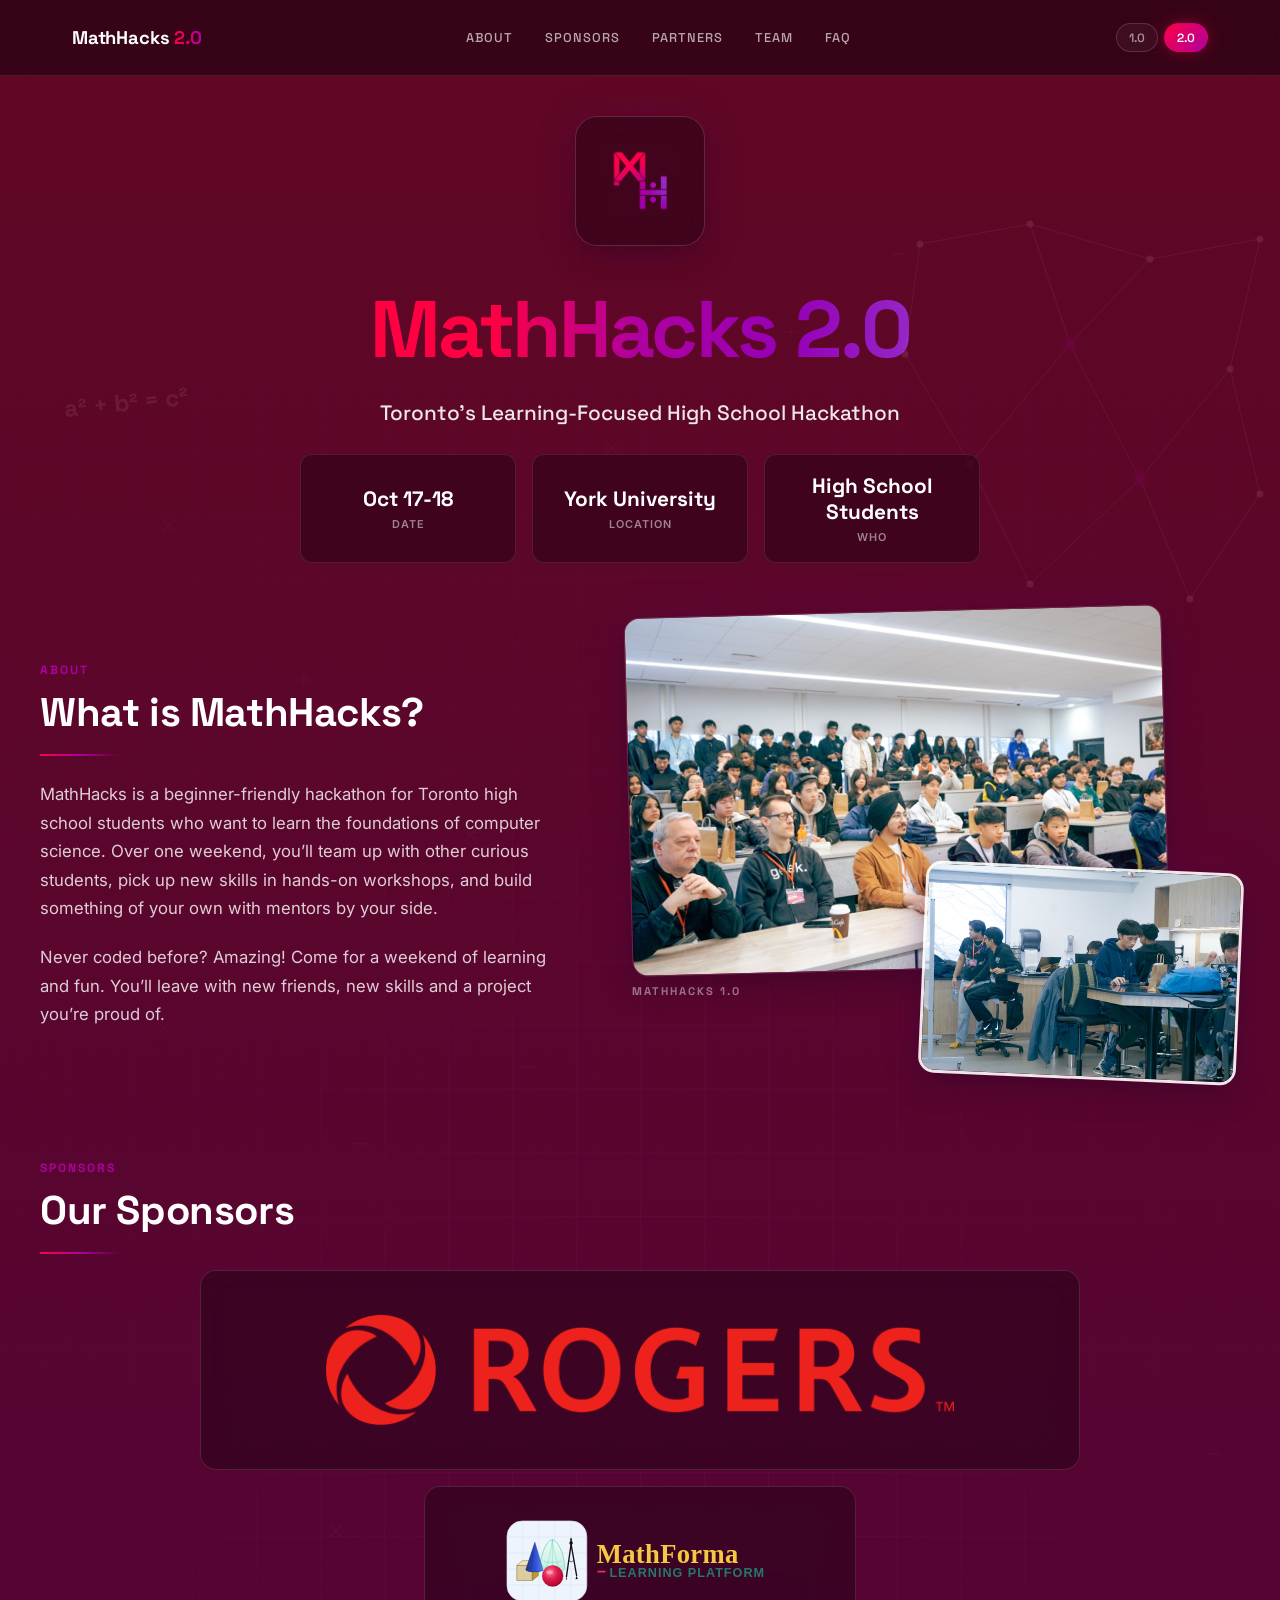
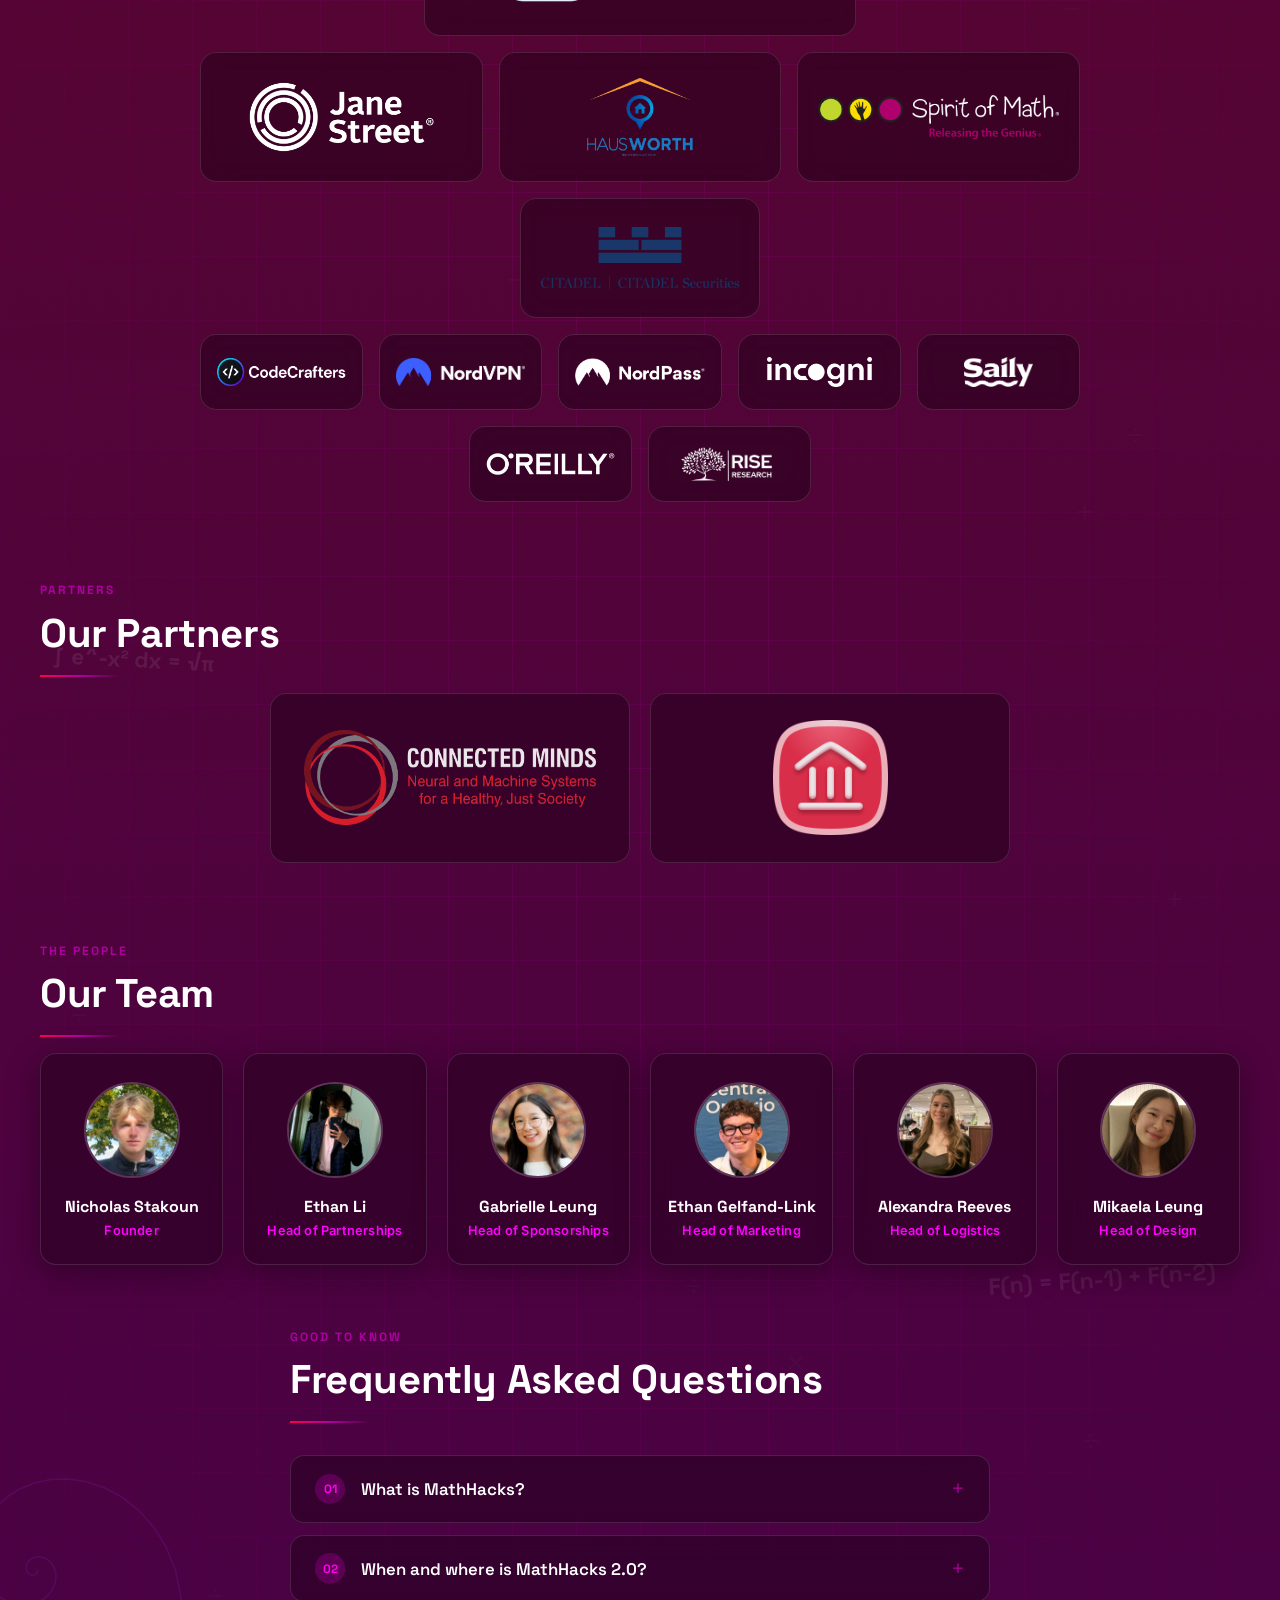
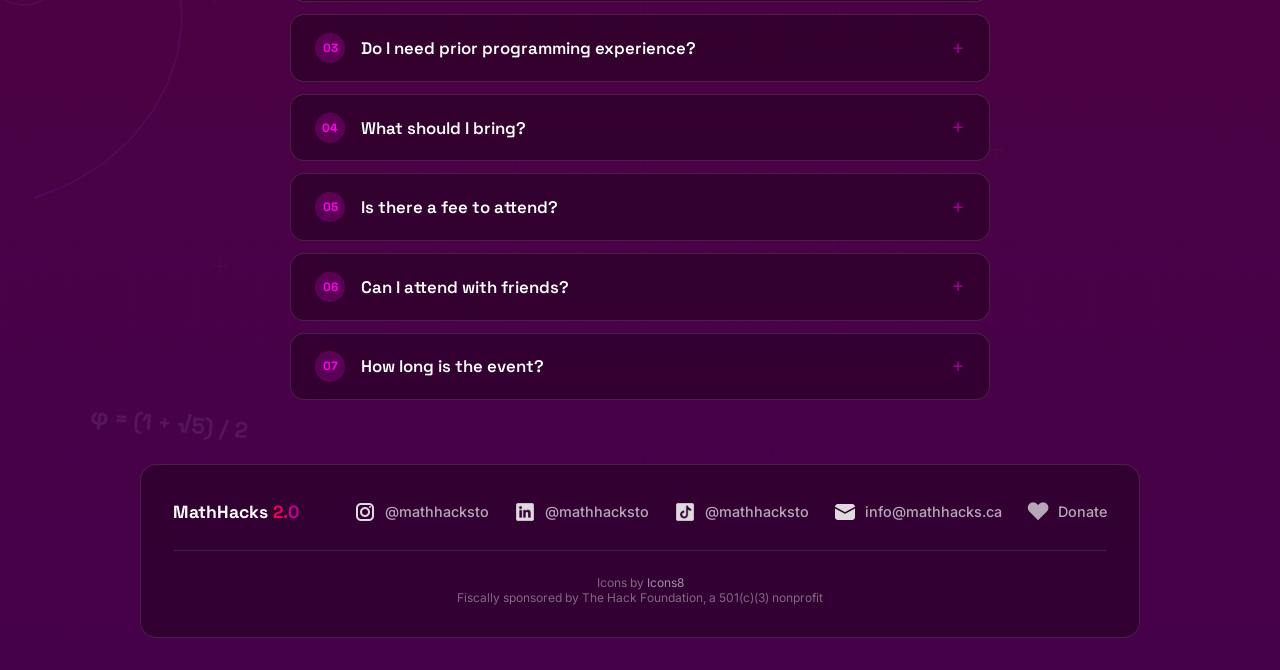
==== commit b44d9eb4: "Added description" ====
--- a/index.html
+++ b/index.html
@@ -163,6 +163,7 @@
         <div class="site-nav-inner">
             <a href="#top" class="site-logo">MathHacks<span>2.0</span></a>
             <div class="site-nav-links">
+                <a href="#about">About</a>
                 <a href="#sponsors">Sponsors</a>
                 <a href="#partners">Partners</a>
                 <a href="#team">Team</a>
@@ -264,9 +265,6 @@
                 </div>
                 <h1 class="title">MathHacks 2.0</h1>
                 <p class="subtitle">Toronto's Learning-Focused High School Hackathon</p>
-                <p class="description">
-                    MathHacks is a free, beginner-friendly hackathon for high school students in Toronto. We focus on your learning: workshops, keynotes, mini-events, and a weekend of building something of your own. No programming experience required.
-                </p>
             </header>
 
             <div class="hero-stats">
@@ -283,6 +281,27 @@
                     <span class="hero-stat-label">Who</span>
                 </div>
             </div>
+
+            <section class="about-section" id="about">
+                <div class="about-text">
+                    <h2 class="about-title">What is MathHacks?</h2>
+                    <p>
+                        MathHacks is a beginner-friendly hackathon for Toronto high school students who want to learn the foundations of computer science. Over one weekend, you’ll team up with other curious students, pick up new skills in hands-on workshops, and build something of your own with mentors by your side.
+                    </p>
+                    <p>
+                        Never coded before? Amazing! Come for a weekend of learning and fun. You’ll leave with new friends, new skills and a project you’re proud of.
+                    </p>
+                </div>
+                <div class="about-photos">
+                    <figure class="about-photo about-photo-main">
+                        <img src="assets/photos/about-crowd.jpg" alt="A full lecture hall of students at MathHacks 1.0" width="1200" height="802" loading="lazy">
+                    </figure>
+                    <figure class="about-photo about-photo-inset">
+                        <img src="assets/photos/about-working.jpg" alt="Students working on their projects at MathHacks 1.0" width="1200" height="802" loading="lazy">
+                    </figure>
+                    <span class="about-photo-caption">MathHacks 1.0</span>
+                </div>
+            </section>
 
             <div class="sponsors-section" id="sponsors">
                 <h2 class="sponsors-title">Our Sponsors</h2>
--- a/styles-v2.css
+++ b/styles-v2.css
@@ -438,6 +438,7 @@
 }
 
 /* Section header pattern — kicker + heading + gradient divider */
+.about-section,
 .schedule-section,
 .prizes-section,
 .sponsors-section,
@@ -447,6 +448,7 @@
     text-align: left;
 }
 
+.about-title,
 .schedule-title,
 .prizes-title,
 .sponsors-title,
@@ -462,6 +464,7 @@
     color: white;
 }
 
+.about-title::before,
 .schedule-title::before,
 .prizes-title::before,
 .sponsors-title::before,
@@ -478,6 +481,7 @@
     color: var(--accent-magenta);
 }
 
+.about-title::before { content: 'About'; }
 .schedule-title::before { content: 'Timeline'; }
 .prizes-title::before { content: 'Prizes'; }
 .sponsors-title::before { content: 'Sponsors'; }
@@ -485,6 +489,7 @@
 .team-title::before { content: 'The People'; }
 .faq-title::before { content: 'Good To Know'; }
 
+.about-title::after,
 .schedule-title::after,
 .prizes-title::after,
 .sponsors-title::after,
@@ -777,6 +782,81 @@
     .prize-medal { font-size: 1.6rem; }
 }
 
+/* About Section — copy beside an overlapping photo pair */
+.about-section {
+    display: grid;
+    grid-template-columns: minmax(0, 1fr) minmax(0, 1.15fr);
+    gap: 3.5rem;
+    align-items: center;
+    margin-top: 2rem;
+}
+
+.about-text p {
+    font-size: 1.05rem;
+    line-height: 1.7;
+    opacity: 0.8;
+    margin-top: 1.25rem;
+}
+
+.about-text .about-title + p {
+    margin-top: 1.5rem;
+}
+
+.about-photos {
+    position: relative;
+    padding: 0 0 calc(18% - 1.8rem) 0;
+}
+
+.about-photo {
+    margin: 0;
+    overflow: hidden;
+    border-radius: var(--card-radius);
+    border: 1px solid var(--card-border);
+    box-shadow: var(--card-shadow), 0 0 40px rgba(174, 0, 161, 0.2);
+}
+
+.about-photo img {
+    display: block;
+    width: 100%;
+    height: 100%;
+    object-fit: cover;
+}
+
+.about-photo-main {
+    width: 88%;
+    aspect-ratio: 3 / 2;
+    transform: rotate(-1.5deg);
+}
+
+.about-photo-inset {
+    position: absolute;
+    right: 0;
+    bottom: 0;
+    width: 52%;
+    aspect-ratio: 3 / 2;
+    border: 3px solid rgba(255, 255, 255, 0.9);
+    transform: rotate(2.5deg);
+}
+
+.about-photo-caption {
+    display: block;
+    margin-top: 0.9rem;
+    padding-left: 0.25rem;
+    font-family: var(--font-display);
+    font-size: 0.7rem;
+    font-weight: 700;
+    letter-spacing: 2px;
+    text-transform: uppercase;
+    color: rgba(255, 255, 255, 0.5);
+}
+
+@media (max-width: 900px) {
+    .about-section {
+        grid-template-columns: 1fr;
+        gap: 2.5rem;
+    }
+}
+
 /* Sponsors Section */
 .sponsors-section {
     margin-top: 5rem;
@@ -1228,6 +1308,8 @@
 
     .hero-stats { max-width: 320px; gap: 0.75rem; }
 
+    .about-text p { font-size: 0.95rem; }
+
     .footer-top { flex-direction: column; align-items: flex-start; }
 
     .container { padding: calc(var(--nav-height) + 1.5rem) 1.25rem 1.25rem; }
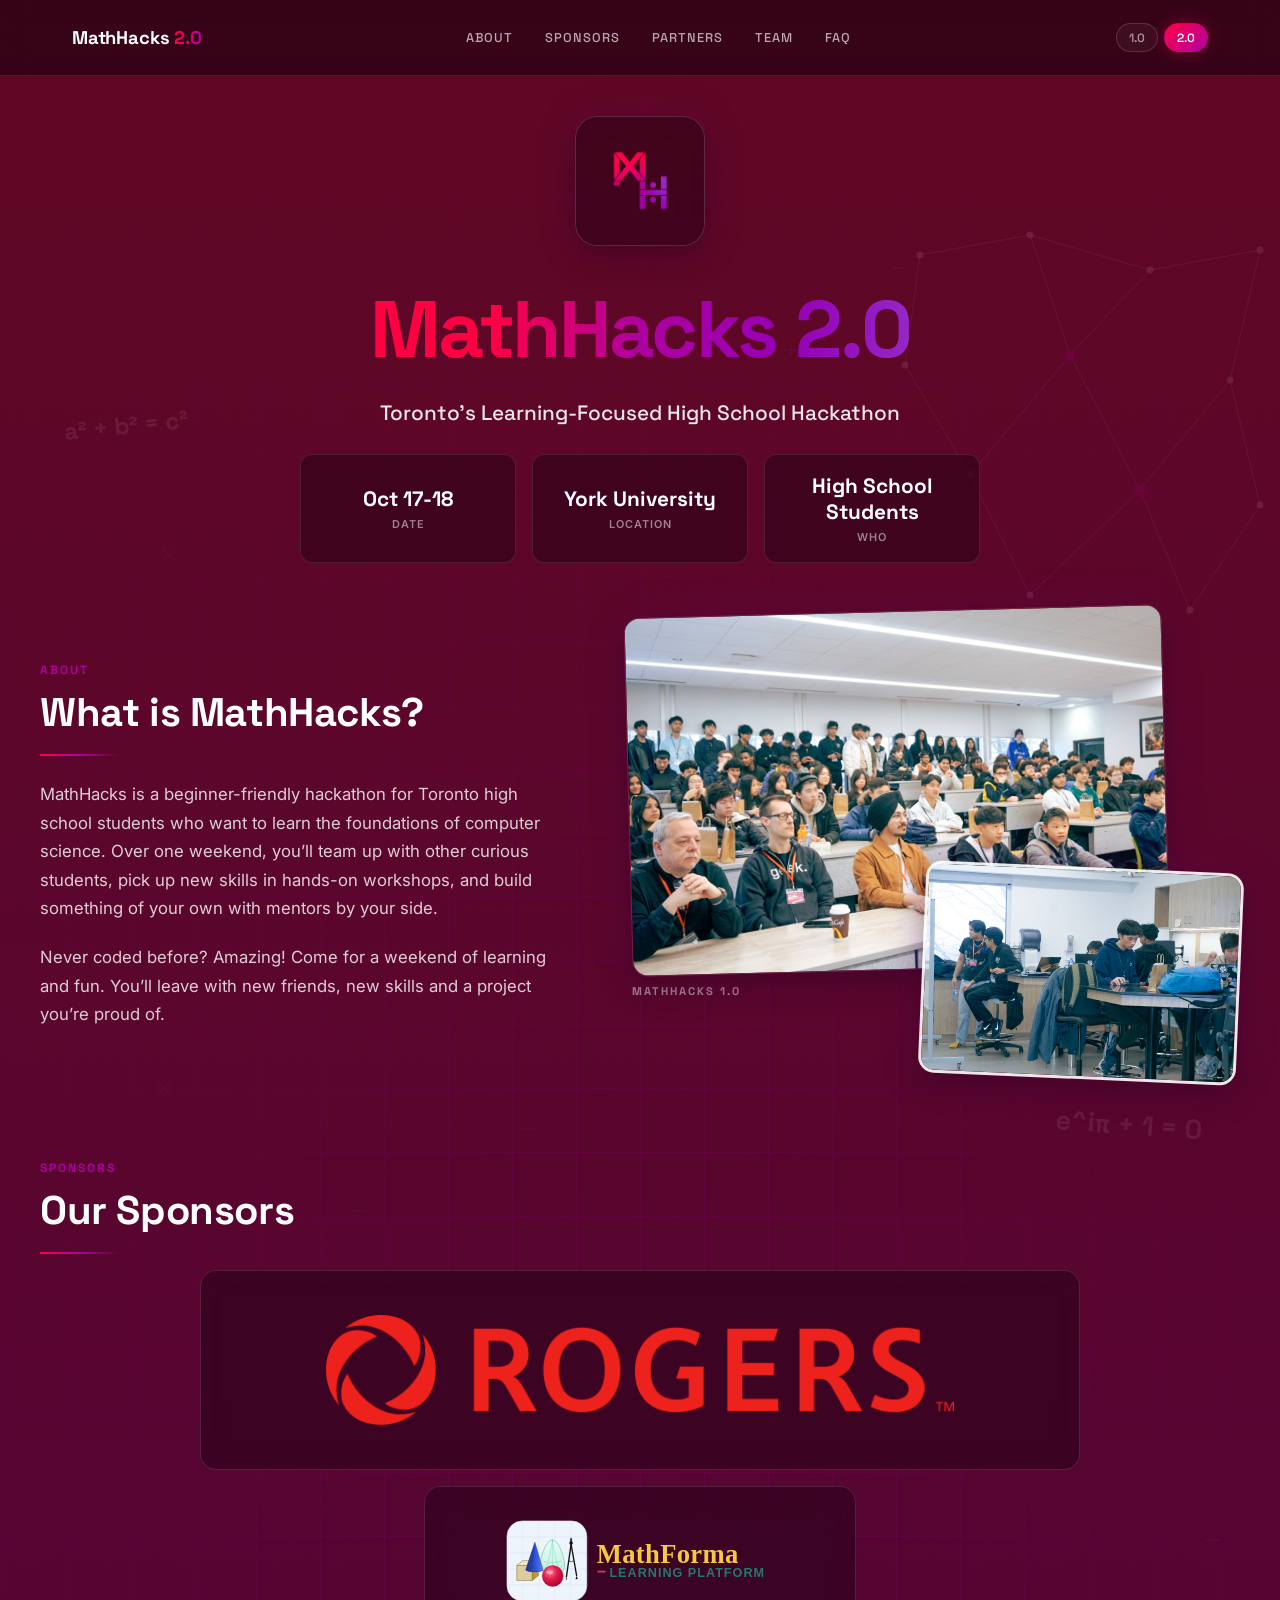
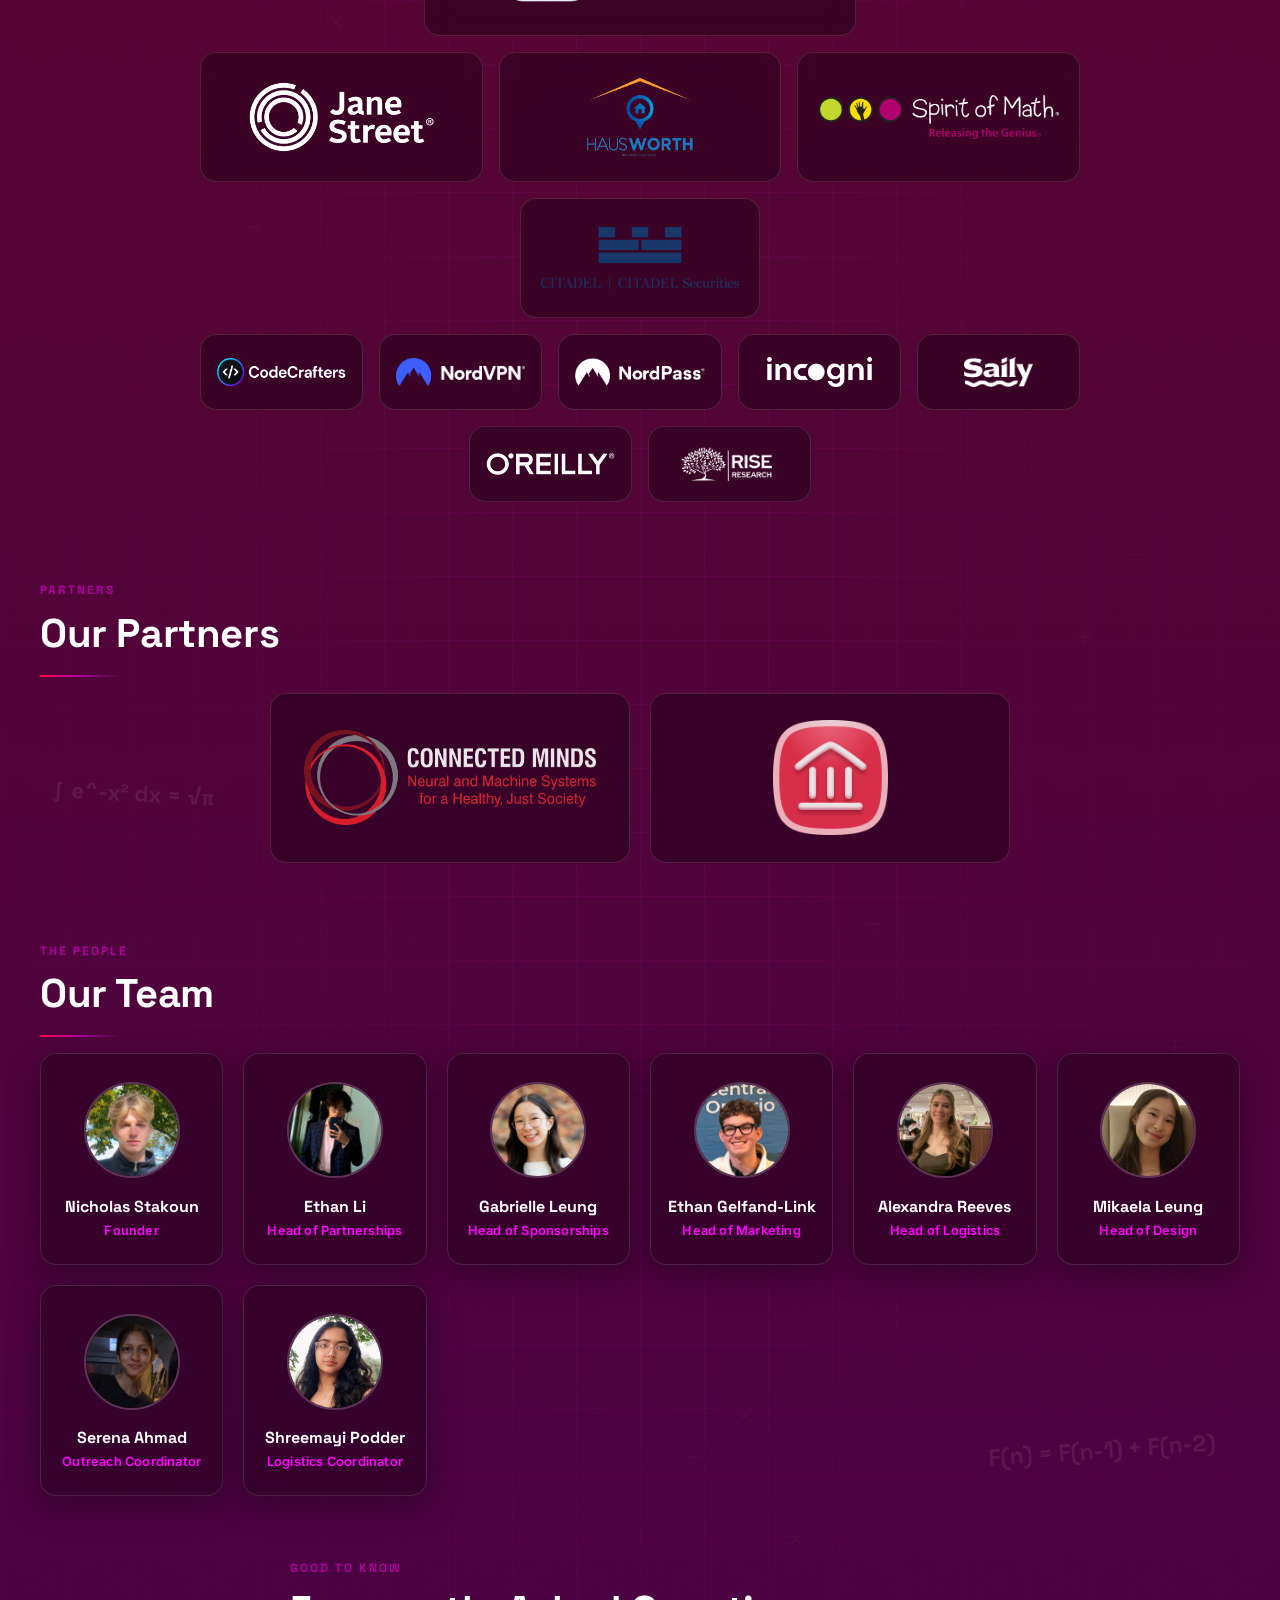
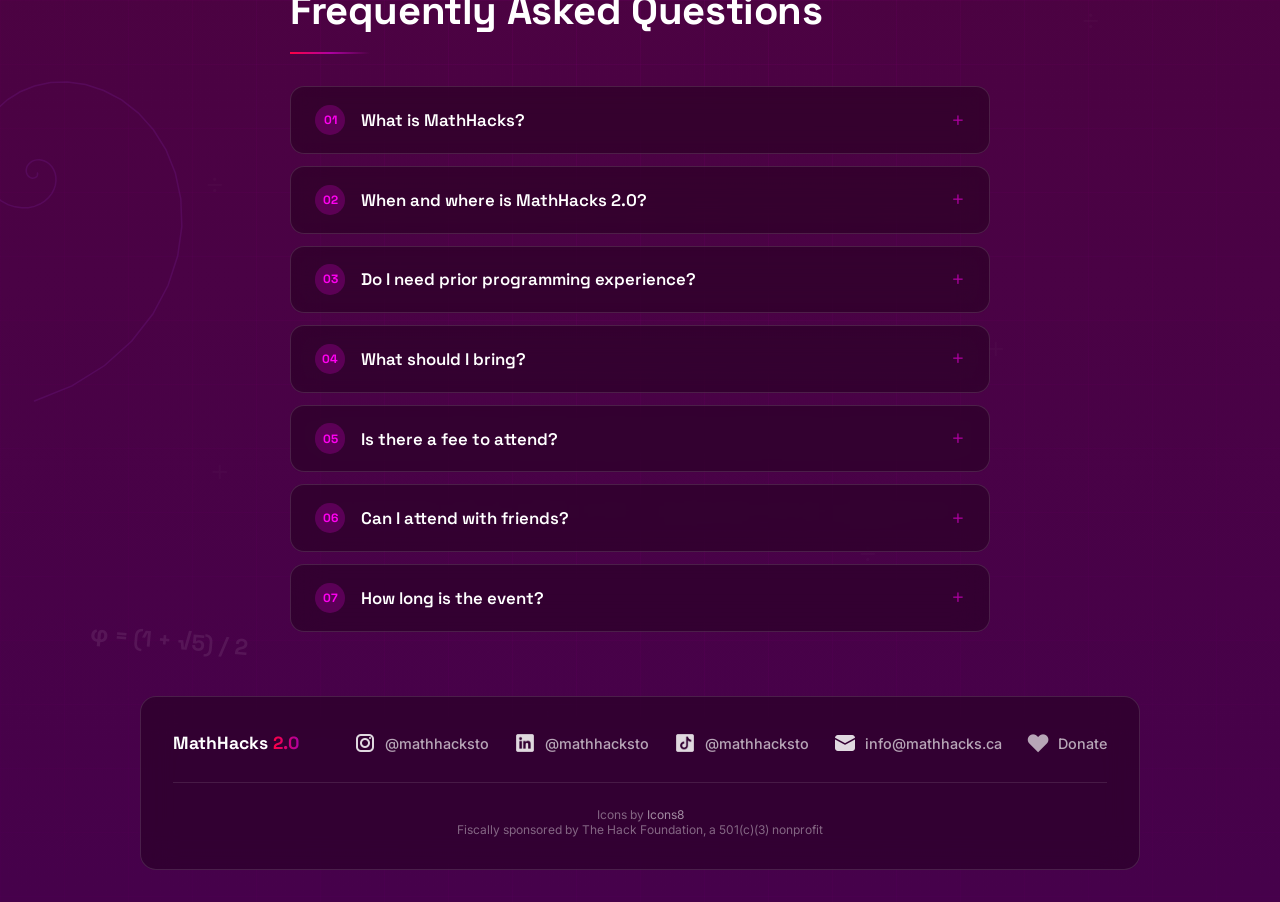
==== commit 6ec95bce: "Coordinators" ====
--- a/index.html
+++ b/index.html
@@ -433,6 +433,16 @@
                         <div class="team-name">Mikaela Leung</div>
                         <div class="team-role">Head of Design</div>
                     </div>
+                    <div class="team-card">
+                        <img src="assets/team/Serena.jpg" alt="Serena Ahmad" class="team-photo team-photo-top">
+                        <div class="team-name">Serena Ahmad</div>
+                        <div class="team-role">Outreach Coordinator</div>
+                    </div>
+                    <div class="team-card">
+                        <img src="assets/team/Shreemayi.jpg" alt="Shreemayi Podder" class="team-photo team-photo-top">
+                        <div class="team-name">Shreemayi Podder</div>
+                        <div class="team-role">Logistics Coordinator</div>
+                    </div>
                 </div>
             </div>
 
--- a/styles-v2.css
+++ b/styles-v2.css
@@ -1087,6 +1087,14 @@
     transition: border-color 0.25s ease;
 }
 
+.team-photo-top {
+    object-position: center top;
+}
+
+.team-photo[alt="Shreemayi Podder"] {
+    object-position: center 20%;
+}
+
 .team-card:hover .team-photo {
     border-color: var(--accent-magenta);
 }
